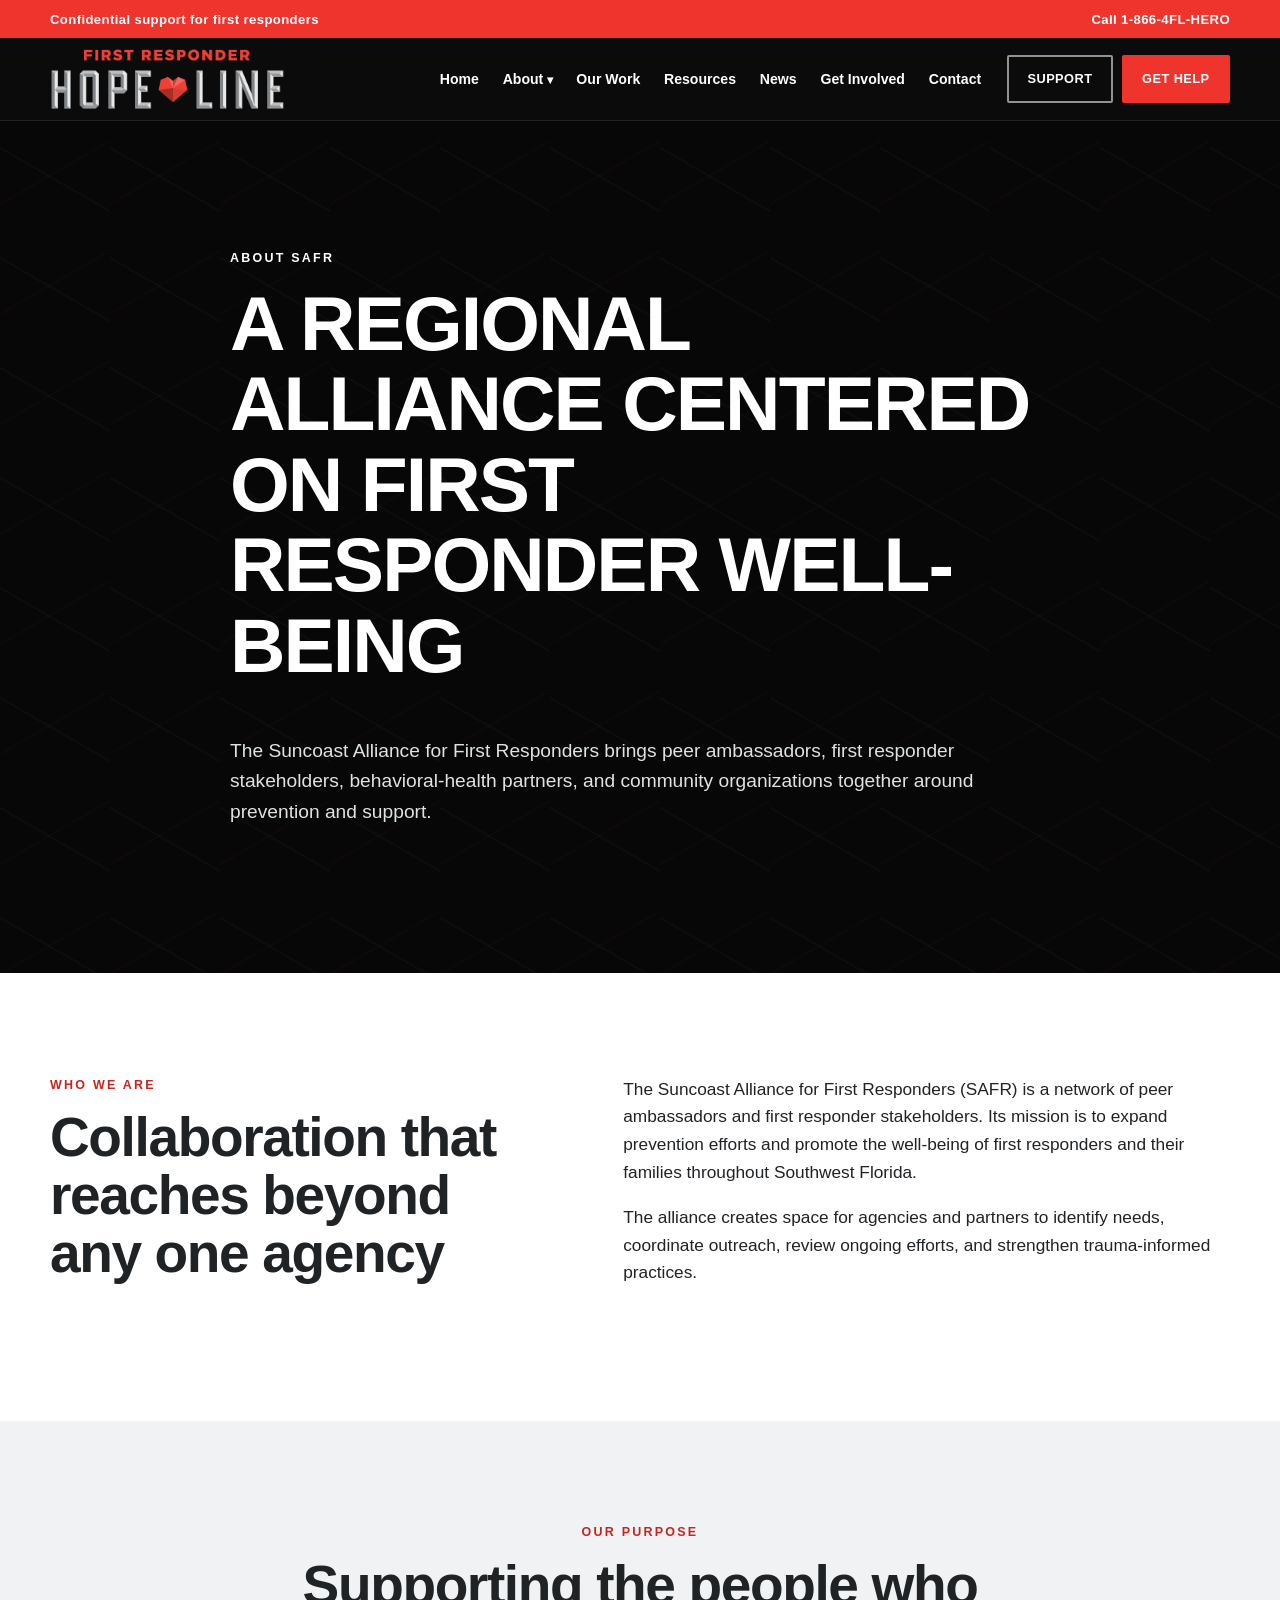
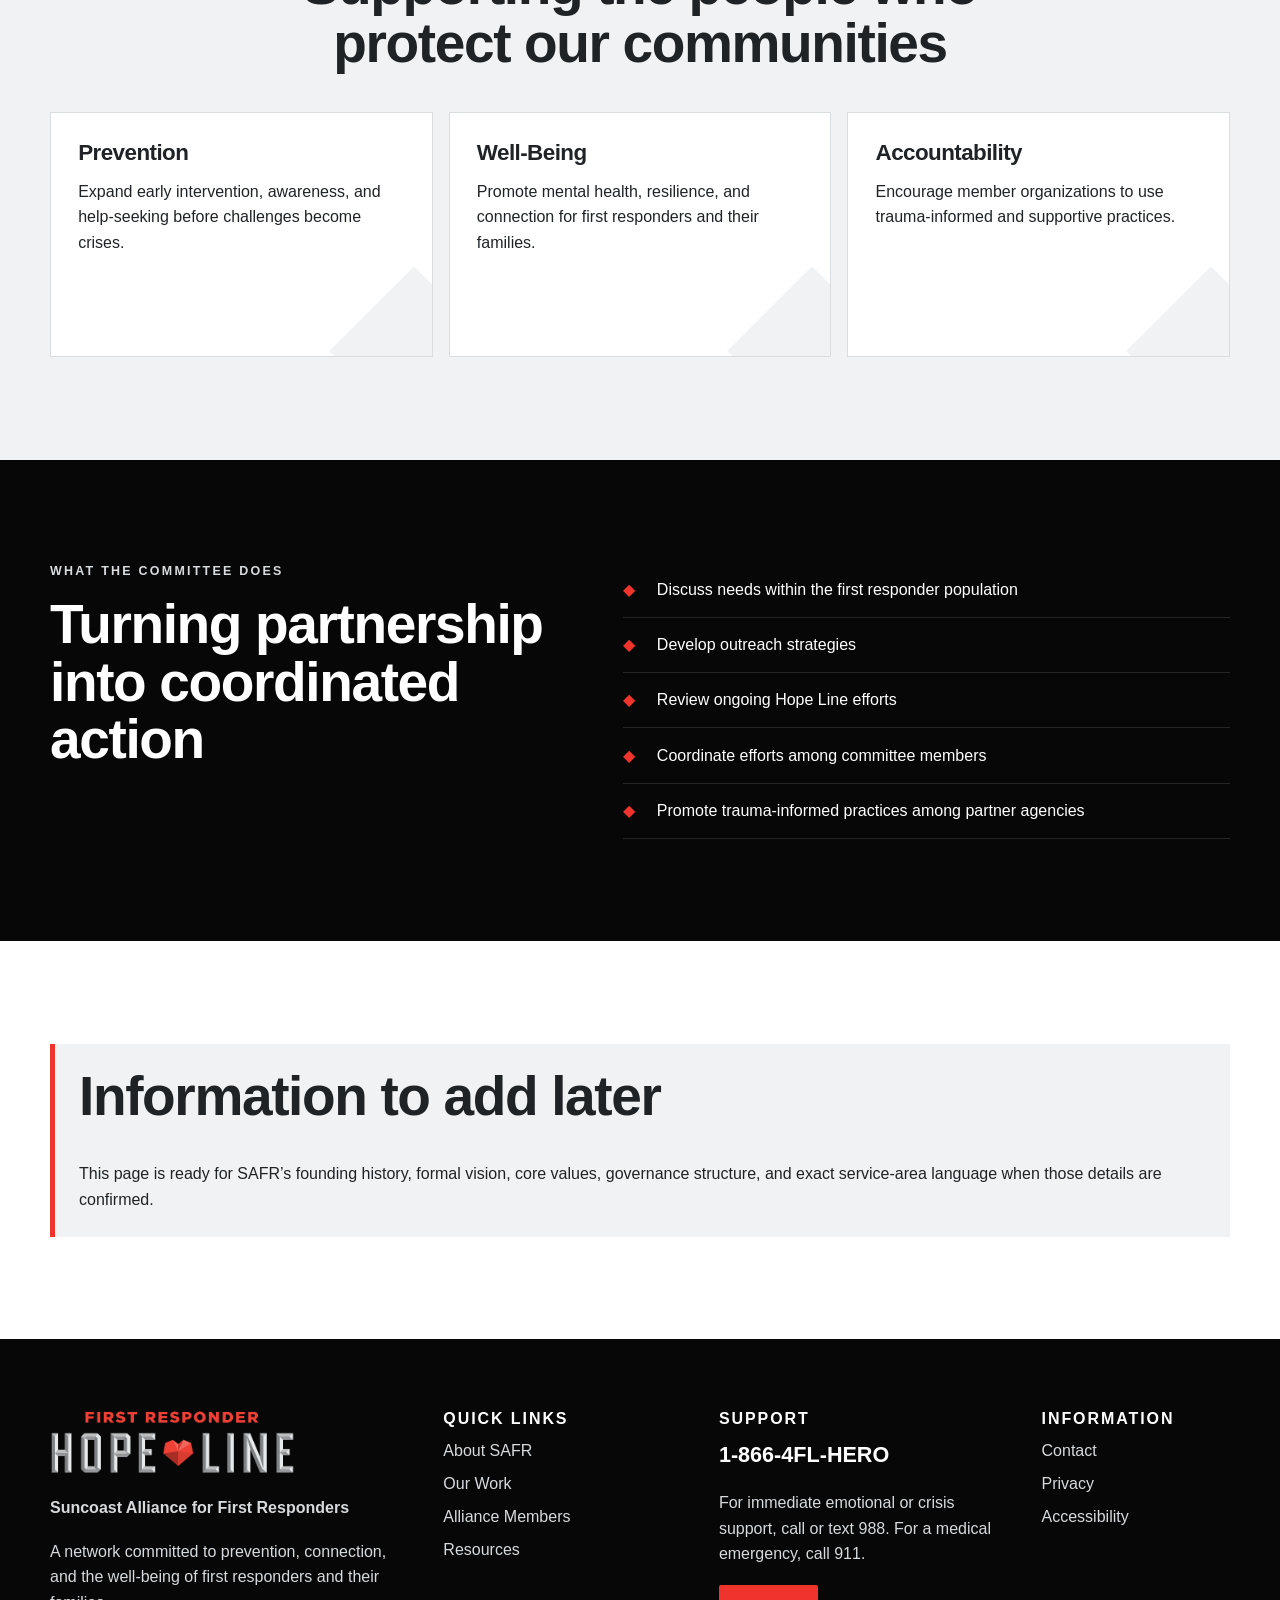
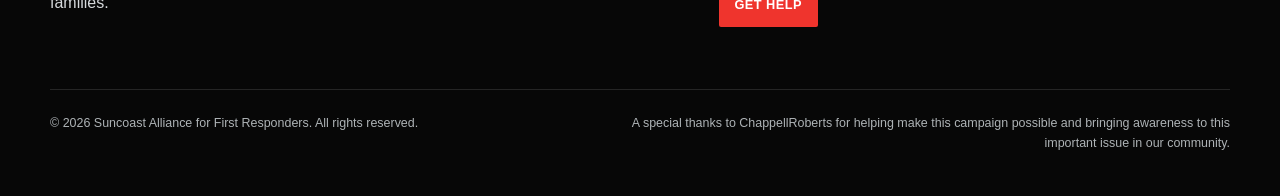
==== about.html @ 23ecdfd9 "Add files via upload" ====
<!doctype html>
<html lang="en">
<head>
  <meta charset="utf-8">
  <meta name="viewport" content="width=device-width, initial-scale=1">
  <title>About Us | Suncoast Alliance for First Responders</title>
  <meta name="description" content="Learn about the mission and collaborative work of the Suncoast Alliance for First Responders.">
  <link rel="icon" href="assets/favicon.svg" type="image/svg+xml">
  <link rel="stylesheet" href="styles.css">
  <script src="script.js" defer></script>
</head>
<body class="">

<a class="skip-link" href="#main-content">Skip to main content</a>
<div class="hope-bar">
  <div class="container hope-bar-inner">
    <span>Confidential support for first responders</span>
    <a class="hope-phone" href="tel:18664354376">Call 1-866-4FL-HERO</a>
  </div>
</div>
<header class="site-header">
  <div class="container header-inner">
    <a class="brand" href="index.html" aria-label="Suncoast Alliance for First Responders home">
      <img src="assets/first-responder-hope-line-logo.png" alt="First Responder Hope Line">
      <span class="brand-copy">
        <strong>Suncoast Alliance for First Responders</strong>
        <small>SAFR</small>
      </span>
    </a>
    <button class="menu-toggle" type="button" aria-expanded="false" aria-controls="site-navigation">
      <span></span><span></span><span></span>
      <span class="sr-only">Open navigation</span>
    </button>
    <nav id="site-navigation" class="site-nav" aria-label="Primary navigation">
      <ul class="nav-list">
        <li><a href="index.html">Home</a></li>
        <li class="has-submenu">
          <button class="submenu-toggle" type="button" aria-expanded="false">About</button>
          <ul class="submenu">
            <li><a href="about.html">About Us</a></li>
            <li><a href="people.html">People &amp; Alliance</a></li>
          </ul>
        </li>
        <li><a href="our-work.html">Our Work</a></li>
        <li><a href="resources.html">Resources</a></li>
        <li><a href="news.html">News</a></li>
        <li><a href="get-involved.html">Get Involved</a></li>
        <li><a href="contact.html">Contact</a></li>
      </ul>
      <div class="nav-actions">
        <a class="button button-outline" href="support.html">Support</a>
        <a class="button button-red" href="get-help.html">Get Help</a>
      </div>
    </nav>
  </div>
</header>

<main id="main-content">

<section class="page-hero">
  <div class="container narrow">
    <p class="eyebrow">About SAFR</p>
    <h1>A regional alliance centered on first responder well-being</h1>
    <p>The Suncoast Alliance for First Responders brings peer ambassadors, first responder stakeholders, behavioral-health partners, and community organizations together around prevention and support.</p>
  </div>
</section>

<section class="section">
  <div class="container split">
    <div>
      <p class="eyebrow red">Who We Are</p>
      <h2>Collaboration that reaches beyond any one agency</h2>
    </div>
    <div class="prose">
      <p>The Suncoast Alliance for First Responders (SAFR) is a network of peer ambassadors and first responder stakeholders. Its mission is to expand prevention efforts and promote the well-being of first responders and their families throughout Southwest Florida.</p>
      <p>The alliance creates space for agencies and partners to identify needs, coordinate outreach, review ongoing efforts, and strengthen trauma-informed practices.</p>
    </div>
  </div>
</section>

<section class="section silver-section">
  <div class="container">
    <div class="section-heading center">
      <p class="eyebrow red">Our Purpose</p>
      <h2>Supporting the people who protect our communities</h2>
    </div>
    <div class="feature-grid three">
      <article class="feature-card"><h3>Prevention</h3><p>Expand early intervention, awareness, and help-seeking before challenges become crises.</p></article>
      <article class="feature-card"><h3>Well-Being</h3><p>Promote mental health, resilience, and connection for first responders and their families.</p></article>
      <article class="feature-card"><h3>Accountability</h3><p>Encourage member organizations to use trauma-informed and supportive practices.</p></article>
    </div>
  </div>
</section>

<section class="section dark-section">
  <div class="container split">
    <div>
      <p class="eyebrow">What the Committee Does</p>
      <h2>Turning partnership into coordinated action</h2>
    </div>
    <div>
      <ul class="check-list">
        <li>Discuss needs within the first responder population</li>
        <li>Develop outreach strategies</li>
        <li>Review ongoing Hope Line efforts</li>
        <li>Coordinate efforts among committee members</li>
        <li>Promote trauma-informed practices among partner agencies</li>
      </ul>
    </div>
  </div>
</section>

<section class="section">
  <div class="container notice-card">
    <h2>Information to add later</h2>
    <p>This page is ready for SAFR’s founding history, formal vision, core values, governance structure, and exact service-area language when those details are confirmed.</p>
  </div>
</section>

</main>

<footer class="site-footer">
  <div class="container footer-grid">
    <div>
      <img class="footer-logo" src="assets/first-responder-hope-line-logo.png" alt="First Responder Hope Line">
      <p><strong>Suncoast Alliance for First Responders</strong></p>
      <p>A network committed to prevention, connection, and the well-being of first responders and their families.</p>
    </div>
    <div>
      <h2>Quick Links</h2>
      <ul class="footer-links">
        <li><a href="about.html">About SAFR</a></li>
        <li><a href="our-work.html">Our Work</a></li>
        <li><a href="people.html">Alliance Members</a></li>
        <li><a href="resources.html">Resources</a></li>
      </ul>
    </div>
    <div>
      <h2>Support</h2>
      <p class="footer-phone"><a href="tel:18664354376">1-866-4FL-HERO</a></p>
      <p>For immediate emotional or crisis support, call or text 988. For a medical emergency, call 911.</p>
      <a class="button button-red button-small" href="get-help.html">Get Help</a>
    </div>
    <div>
      <h2>Information</h2>
      <ul class="footer-links">
        <li><a href="contact.html">Contact</a></li>
        <li><a href="privacy.html">Privacy</a></li>
        <li><a href="accessibility.html">Accessibility</a></li>
      </ul>
    </div>
  </div>
  <div class="container footer-bottom">
    <p>&copy; <span data-current-year></span> Suncoast Alliance for First Responders. All rights reserved.</p>
    <p>A special thanks to ChappellRoberts for helping make this campaign possible and bringing awareness to this important issue in our community.</p>
  </div>
</footer>

</body>
</html>
---- styles.css ----
:root {
  --black: #070707;
  --charcoal: #17191b;
  --charcoal-2: #232629;
  --red: #ef342d;
  --red-dark: #c82420;
  --silver: #d8dcdf;
  --silver-light: #f0f2f3;
  --white: #ffffff;
  --text: #202326;
  --muted: #62686d;
  --border: #d9dddf;
  --max: 1180px;
  --radius: 4px;
  --shadow: 0 20px 50px rgba(0,0,0,.12);
}

* { box-sizing: border-box; }
html { scroll-behavior: smooth; }
body {
  margin: 0;
  color: var(--text);
  background: var(--white);
  font-family: Arial, Helvetica, sans-serif;
  line-height: 1.6;
}
img { max-width: 100%; display: block; }
a { color: inherit; }
button, input, select, textarea { font: inherit; }
button { cursor: pointer; }
h1, h2, h3 {
  margin: 0 0 .65em;
  line-height: 1.05;
  letter-spacing: -.025em;
  font-family: "Arial Narrow", "Roboto Condensed", Arial, sans-serif;
}
h1 { font-size: clamp(2.8rem, 7vw, 6.4rem); text-transform: uppercase; }
h2 { font-size: clamp(2rem, 4.3vw, 3.8rem); }
h3 { font-size: 1.4rem; }
p { margin: 0 0 1.1rem; }
ul { margin-top: 0; }
.container { width: min(calc(100% - 2rem), var(--max)); margin-inline: auto; }
.narrow { max-width: 820px; }
.center { text-align: center; margin-inline: auto; }
.center-row { justify-content: center; }
.section { padding: clamp(4rem, 8vw, 7.5rem) 0; }
.top-space { margin-top: 2.2rem; }
.sr-only {
  position: absolute; width: 1px; height: 1px; padding: 0; margin: -1px;
  overflow: hidden; clip: rect(0,0,0,0); white-space: nowrap; border: 0;
}
.skip-link {
  position: fixed; left: 1rem; top: -5rem; z-index: 999;
  background: var(--white); color: var(--black); padding: .75rem 1rem;
  border: 3px solid var(--red);
}
.skip-link:focus { top: 1rem; }

.eyebrow {
  margin-bottom: .85rem;
  font-size: .78rem;
  font-weight: 800;
  letter-spacing: .18em;
  text-transform: uppercase;
}
.eyebrow.red { color: var(--red-dark); }

.hope-bar { background: var(--red); color: var(--white); }
.hope-bar-inner {
  min-height: 38px; display: flex; align-items: center;
  justify-content: space-between; gap: 1rem;
  font-size: .82rem; font-weight: 700; letter-spacing: .03em;
}
.hope-phone { text-decoration: none; font-weight: 900; }
.hope-phone:hover, .hope-phone:focus { text-decoration: underline; }

.site-header {
  position: sticky; top: 0; z-index: 100;
  background: rgba(7,7,7,.98); color: var(--white);
  border-bottom: 1px solid rgba(255,255,255,.1);
}
.header-inner {
  min-height: 82px; display: flex; align-items: center;
  justify-content: space-between; gap: 1.25rem;
}
.brand { display: flex; align-items: center; gap: .9rem; text-decoration: none; min-width: 0; }
.brand img { width: 235px; }
.brand-copy { display: none; }
.brand-copy strong { display: block; font-size: .84rem; max-width: 220px; line-height: 1.2; }
.brand-copy small { color: var(--silver); letter-spacing: .18em; }
.site-nav { display: flex; align-items: center; gap: 1rem; }
.nav-list, .submenu, .footer-links { list-style: none; padding: 0; margin: 0; }
.nav-list { display: flex; align-items: center; gap: .25rem; }
.nav-list > li { position: relative; }
.nav-list a, .submenu-toggle {
  display: block; border: 0; background: transparent; color: var(--white);
  text-decoration: none; padding: .7rem .62rem; font-weight: 700; font-size: .88rem;
}
.nav-list a:hover, .nav-list a:focus,
.submenu-toggle:hover, .submenu-toggle:focus,
.nav-list a[aria-current="page"] { color: var(--red); }
.submenu-toggle::after { content: " ▾"; font-size: .72rem; }
.submenu {
  display: none; position: absolute; top: 100%; left: 0; min-width: 190px;
  padding: .45rem; background: var(--charcoal); box-shadow: var(--shadow);
}
.has-submenu:hover .submenu, .has-submenu:focus-within .submenu, .has-submenu.is-open .submenu { display: block; }
.submenu a { padding: .7rem .85rem; }
.nav-actions { display: flex; gap: .55rem; }
.menu-toggle { display: none; border: 0; background: transparent; padding: .5rem; }
.menu-toggle span:not(.sr-only) {
  display: block; width: 28px; height: 2px; background: var(--white); margin: 6px 0;
}

.button {
  display: inline-flex; justify-content: center; align-items: center; gap: .4rem;
  min-height: 44px; padding: .75rem 1.15rem; border: 2px solid transparent;
  border-radius: 2px; text-decoration: none; font-weight: 900;
  letter-spacing: .035em; text-transform: uppercase; font-size: .8rem;
  transition: transform .18s ease, background .18s ease, color .18s ease;
}
.button:hover, .button:focus { transform: translateY(-2px); }
.button-red { background: var(--red); color: var(--white); }
.button-red:hover, .button-red:focus { background: var(--red-dark); }
.button-dark { background: var(--black); color: var(--white); }
.button-dark:hover, .button-dark:focus { background: var(--charcoal-2); }
.button-light { background: var(--white); color: var(--black); }
.button-outline { border-color: rgba(255,255,255,.55); color: var(--white); }
.button-outline:hover, .button-outline:focus { background: var(--white); color: var(--black); }
.button-outline-dark { border-color: var(--black); color: var(--black); }
.button-large { padding: .95rem 1.35rem; min-height: 52px; }
.button-small { min-height: 38px; padding: .55rem .85rem; }
.button-block { width: 100%; }
.button-row { display: flex; flex-wrap: wrap; gap: .8rem; align-items: center; }
.text-link { color: var(--white); font-weight: 900; text-decoration: none; }
.text-link:hover, .text-link:focus { color: var(--red); }
.dark-link { color: var(--black); }

.hero {
  position: relative; overflow: hidden; color: var(--white);
  background:
    linear-gradient(115deg, rgba(7,7,7,.96), rgba(20,21,23,.9)),
    radial-gradient(circle at 82% 24%, rgba(239,52,45,.28), transparent 25%);
  min-height: min(760px, calc(100vh - 120px));
  display: grid; align-items: center;
}
.hero::before, .page-hero::before {
  content: ""; position: absolute; inset: 0; pointer-events: none; opacity: .22;
  background-image:
    linear-gradient(30deg, transparent 47%, rgba(255,255,255,.15) 48%, transparent 49%),
    linear-gradient(150deg, transparent 47%, rgba(239,52,45,.22) 48%, transparent 49%);
  background-size: 110px 110px;
}
.hero-grid { position: relative; display: grid; grid-template-columns: 1.2fr .8fr; gap: 4rem; align-items: center; }
.hero h1 { max-width: 850px; }
.hero-lead { max-width: 700px; font-size: clamp(1.08rem, 2vw, 1.35rem); color: #e6e8e9; }
.hero-logo-wrap {
  padding: 2rem; border: 1px solid rgba(255,255,255,.16);
  background: rgba(0,0,0,.24); box-shadow: var(--shadow);
}
.hero-logo-wrap p { margin-top: 1.5rem; margin-bottom: 0; text-align: center; font-weight: 800; }

.page-hero {
  position: relative; overflow: hidden; color: var(--white); background: var(--black);
  padding: clamp(5rem, 10vw, 9rem) 0;
}
.page-hero .container { position: relative; }
.page-hero h1 { font-size: clamp(2.7rem, 6vw, 5.5rem); }
.page-hero p:not(.eyebrow) { font-size: 1.2rem; color: #dfe2e4; }
.help-hero { background: linear-gradient(120deg, var(--black), #2a0e0d); }

.split { display: grid; grid-template-columns: .9fr 1.1fr; gap: clamp(2rem, 6vw, 6rem); align-items: start; }
.prose { font-size: 1.08rem; }
.prose h2 { margin-top: 2.2rem; }
.prose h2:first-child { margin-top: 0; }
.dark-section { background: var(--black); color: var(--white); }
.dark-section p { color: #d9dcde; }
.silver-section { background: var(--silver-light); }
.section-heading { max-width: 790px; margin-bottom: 2.5rem; }
.section-heading.center { margin-inline: auto; text-align: center; }

.callout-grid { display: grid; grid-template-columns: 1.15fr .85fr; gap: 4rem; align-items: center; }
.call-box { padding: 2rem; background: var(--white); color: var(--black); border-top: 6px solid var(--red); }
.call-label { display: block; text-transform: uppercase; letter-spacing: .16em; font-size: .75rem; font-weight: 900; color: var(--red-dark); }
.big-phone { display: block; margin: .3rem 0 .8rem; font-size: clamp(2rem, 5vw, 3.5rem); line-height: 1; font-weight: 900; text-decoration: none; }
.fine-print { font-size: .8rem; color: var(--muted) !important; margin: 1rem 0 0; }

.stats-grid { display: grid; grid-template-columns: repeat(4, 1fr); gap: 1rem; }
.stat-card { padding: 1.6rem; border: 1px solid var(--border); border-top: 5px solid var(--red); background: var(--white); }
.stat-card strong { display: block; font-size: clamp(2rem, 3vw, 3.2rem); line-height: 1; margin-bottom: 1rem; color: var(--black); }
.stat-card small { display: block; color: var(--muted); font-size: .73rem; }

.quote-panel { display: grid; grid-template-columns: auto 1fr; gap: 1.5rem; align-items: start; max-width: 980px; }
.quote-mark { font-size: 8rem; line-height: .7; color: var(--red); font-family: Georgia, serif; }
.quote-panel p { font-size: 1.15rem; }

.feature-grid { display: grid; grid-template-columns: repeat(4, 1fr); gap: 1rem; }
.feature-grid.three { grid-template-columns: repeat(3, 1fr); }
.feature-card {
  position: relative; overflow: hidden; min-height: 245px;
  padding: 1.7rem; border: 1px solid var(--border); background: var(--white);
}
.feature-card::after {
  content: ""; position: absolute; right: -42px; bottom: -55px; width: 120px; height: 120px;
  background: var(--silver-light); transform: rotate(45deg);
}
.card-number { display: inline-block; margin-bottom: 2.5rem; color: var(--red-dark); font-weight: 900; letter-spacing: .12em; }

.check-list { list-style: none; padding: 0; margin: 0; }
.check-list li { position: relative; padding: .9rem 0 .9rem 2.1rem; border-bottom: 1px solid rgba(255,255,255,.12); }
.check-list li::before { content: "◆"; position: absolute; left: 0; color: var(--red); }

.video-grid { display: grid; grid-template-columns: 1.2fr .8fr; gap: 4rem; align-items: center; }
.video-placeholder {
  min-height: 390px; display: grid; place-items: center; align-content: center; gap: .8rem;
  color: var(--white); background: linear-gradient(135deg, var(--black), var(--charcoal-2));
  border: 1px solid var(--charcoal-2);
}
.play-symbol {
  display: grid; place-items: center; width: 84px; height: 84px; border-radius: 50%;
  background: var(--red); padding-left: 5px; font-size: 1.7rem;
}

.members-disclosure { border-top: 1px solid #bfc4c7; border-bottom: 1px solid #bfc4c7; }
.members-disclosure summary {
  cursor: pointer; padding: 1.2rem 0; font-weight: 900; text-transform: uppercase; letter-spacing: .06em;
}
.members-grid {
  list-style: none; padding: 1rem 0 2rem; margin: 0;
  display: grid; grid-template-columns: repeat(3, 1fr); gap: .7rem 1.5rem;
}
.members-grid li { padding: .65rem .8rem; background: var(--white); border-left: 3px solid var(--red); }
.visible-members { padding-top: 0; }

.resource-banner { display: flex; justify-content: space-between; gap: 2rem; align-items: center; }
.newsletter-section { background: var(--charcoal); color: var(--white); }
.newsletter-grid { display: grid; grid-template-columns: .8fr 1.2fr; gap: 4rem; align-items: start; }
.inline-form { display: grid; grid-template-columns: repeat(2, 1fr); gap: 1rem; }
.inline-form .button, .inline-form small, .inline-form .form-status { grid-column: 1 / -1; }
label { display: grid; gap: .35rem; font-size: .82rem; font-weight: 800; }
input, select, textarea {
  width: 100%; border: 1px solid #aeb4b8; border-radius: 2px;
  padding: .8rem .85rem; background: var(--white); color: var(--text);
}
input:focus, select:focus, textarea:focus, button:focus, a:focus {
  outline: 3px solid rgba(239,52,45,.38); outline-offset: 2px;
}
.form-status { margin: .25rem 0 0; font-weight: 800; color: #ffd6d3; }
.newsletter-section small { color: #bfc4c7; }
.support-strip { background: var(--red); color: var(--white); padding: 3.5rem 0; }
.support-strip-inner { display: flex; justify-content: space-between; gap: 2rem; align-items: center; }
.support-strip h2 { margin-bottom: 0; }

.profile-placeholder-grid { display: grid; grid-template-columns: repeat(3, 1fr); gap: 1rem; }
.profile-placeholder { padding: 2rem; background: var(--silver-light); border-top: 5px solid var(--red); }
.profile-placeholder span, .resource-cards article > span, .empty-state > span, .help-options article > span {
  color: var(--red-dark); text-transform: uppercase; letter-spacing: .13em; font-size: .72rem; font-weight: 900;
}
.program-stack { display: grid; gap: 0; }
.program-row { display: grid; grid-template-columns: 140px 1fr; gap: 2rem; padding: 3rem 0; border-bottom: 1px solid var(--border); }
.program-number { font-size: 4.8rem; line-height: 1; font-weight: 900; color: var(--silver); }
.program-row > div:last-child { max-width: 780px; }

.notice-card { padding: 1.5rem; border-left: 5px solid var(--red); background: var(--silver-light); }
.notice-card.warning { background: #fff4f2; }
.notice-card p:last-child { margin-bottom: 0; }

.form-layout { display: grid; grid-template-columns: .85fr 1.15fr; gap: 4rem; align-items: start; }
.stacked-form { display: grid; gap: 1rem; padding: 2rem; background: var(--white); box-shadow: var(--shadow); }
.stacked-form fieldset { border: 1px solid var(--border); padding: 1rem; }
.stacked-form legend { font-weight: 900; padding: 0 .4rem; }
.radio-label { display: flex; align-items: center; gap: .55rem; margin: .45rem 0; }
.radio-label input { width: auto; }
.two-column-fields { display: grid; grid-template-columns: 1fr 1fr; gap: 1rem; }
.sensitive-form .form-status { color: var(--red-dark); }

.empty-state { padding: 5rem 2rem; text-align: center; background: var(--silver-light); border: 1px dashed #a9afb3; }
.resource-cards { display: grid; grid-template-columns: repeat(2, 1fr); gap: 1rem; }
.resource-cards article { padding: 2rem; border: 1px solid var(--border); background: var(--white); }
.resource-cards h2 { font-size: 1.75rem; margin-top: .7rem; }
.emergency-resource-grid { display: grid; grid-template-columns: 1fr 1fr; gap: 4rem; align-items: center; }
.emergency-list { padding: 2rem; background: rgba(255,255,255,.07); }
.help-options { display: grid; grid-template-columns: 1fr 1fr; gap: 1rem; }
.help-options article { padding: 2rem; border: 1px solid var(--border); }
.urgent-card { border-top: 6px solid var(--red) !important; }
.crisis-card { background: var(--black); color: var(--white); }
.contact-alert { display: flex; justify-content: space-between; gap: 2rem; align-items: center; border-left: 6px solid var(--red); padding: 2rem; background: #fff4f2; }

.site-footer { background: var(--black); color: #d7dadd; padding-top: 4.5rem; }
.footer-grid { display: grid; grid-template-columns: 1.5fr 1fr 1.2fr .8fr; gap: 2.5rem; }
.footer-logo { width: 245px; margin-bottom: 1.4rem; }
.site-footer h2 { font-size: 1rem; color: var(--white); text-transform: uppercase; letter-spacing: .12em; }
.footer-links li { margin: .45rem 0; }
.footer-links a { text-decoration: none; }
.footer-links a:hover, .footer-links a:focus { color: var(--red); }
.footer-phone a { color: var(--white); font-size: 1.35rem; font-weight: 900; text-decoration: none; }
.footer-bottom {
  display: flex; justify-content: space-between; gap: 2rem;
  margin-top: 3.5rem; padding: 1.5rem 0;
  border-top: 1px solid rgba(255,255,255,.12); font-size: .78rem; color: #aeb3b6;
}
.footer-bottom p:last-child { max-width: 620px; text-align: right; }

@media (max-width: 1100px) {
  .brand img { width: 185px; }
  .site-nav { gap: .4rem; }
  .nav-list a, .submenu-toggle { padding-inline: .42rem; font-size: .8rem; }
  .nav-actions .button { padding-inline: .75rem; }
  .stats-grid, .feature-grid { grid-template-columns: repeat(2, 1fr); }
  .footer-grid { grid-template-columns: repeat(2, 1fr); }
}

@media (max-width: 900px) {
  .brand-copy { display: block; }
  .brand img { width: 165px; }
  .menu-toggle { display: block; }
  .site-nav {
    display: none; position: absolute; top: 100%; left: 0; right: 0;
    padding: 1rem; background: var(--black); border-top: 1px solid rgba(255,255,255,.12);
  }
  .site-nav.is-open { display: block; }
  .nav-list { display: block; }
  .nav-list a, .submenu-toggle { width: 100%; text-align: left; padding: .85rem .6rem; font-size: .95rem; }
  .submenu { position: static; box-shadow: none; background: #141414; margin-left: .6rem; }
  .nav-actions { margin-top: 1rem; }
  .hero-grid, .split, .callout-grid, .video-grid, .newsletter-grid,
  .form-layout, .emergency-resource-grid { grid-template-columns: 1fr; }
  .hero { min-height: auto; padding: 5rem 0; }
  .hero-logo-wrap { max-width: 600px; }
  .members-grid { grid-template-columns: repeat(2, 1fr); }
  .resource-banner, .support-strip-inner, .contact-alert { align-items: flex-start; flex-direction: column; }
}

@media (max-width: 640px) {
  .hope-bar-inner { justify-content: center; }
  .hope-bar-inner > span { display: none; }
  .header-inner { min-height: 72px; }
  .brand img { width: 150px; }
  .brand-copy { display: none; }
  .section { padding: 4rem 0; }
  h1 { font-size: clamp(2.6rem, 14vw, 4.2rem); }
  .stats-grid, .feature-grid, .feature-grid.three, .profile-placeholder-grid,
  .resource-cards, .help-options, .members-grid, .inline-form,
  .two-column-fields, .footer-grid { grid-template-columns: 1fr; }
  .program-row { grid-template-columns: 1fr; gap: .8rem; }
  .program-number { font-size: 3rem; }
  .quote-panel { grid-template-columns: 1fr; }
  .quote-mark { font-size: 5rem; }
  .video-placeholder { min-height: 260px; }
  .footer-bottom { display: block; }
  .footer-bottom p:last-child { text-align: left; }
  .nav-actions { flex-direction: column; }
  .nav-actions .button { width: 100%; }
}
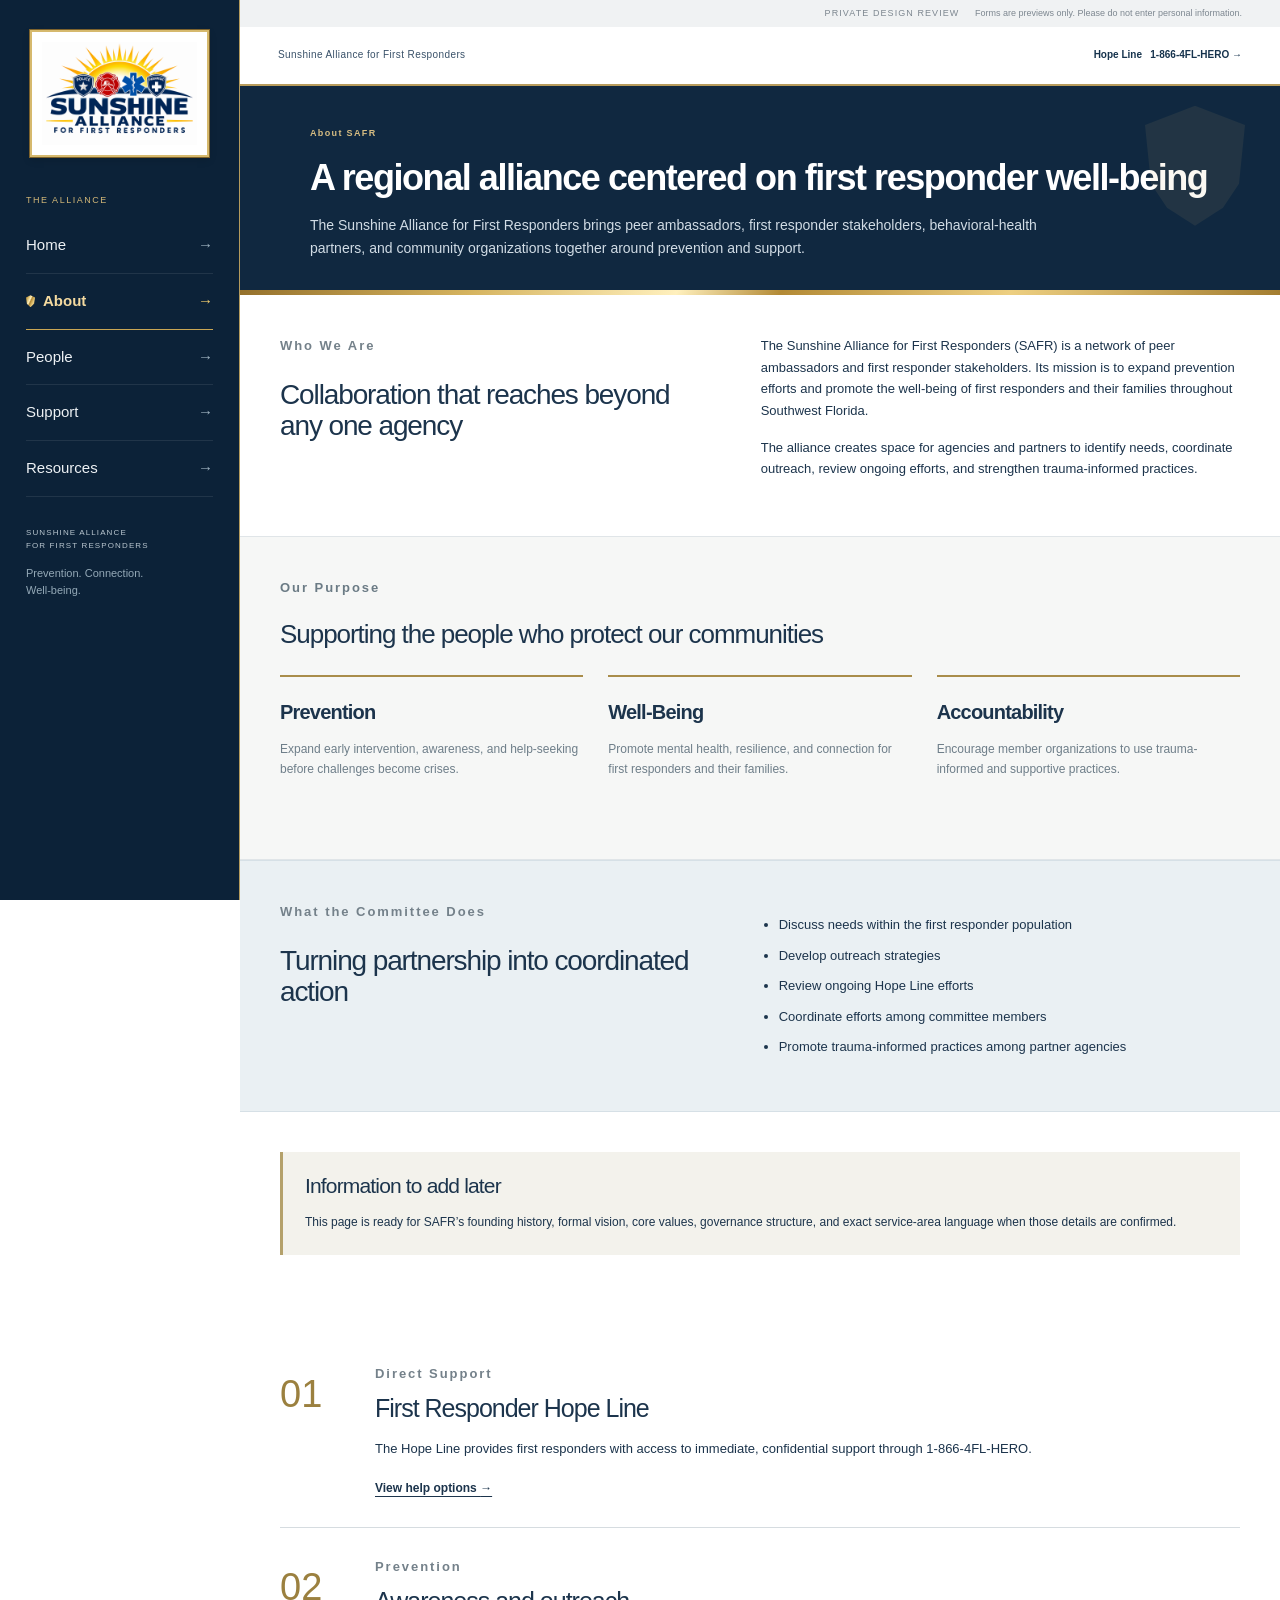
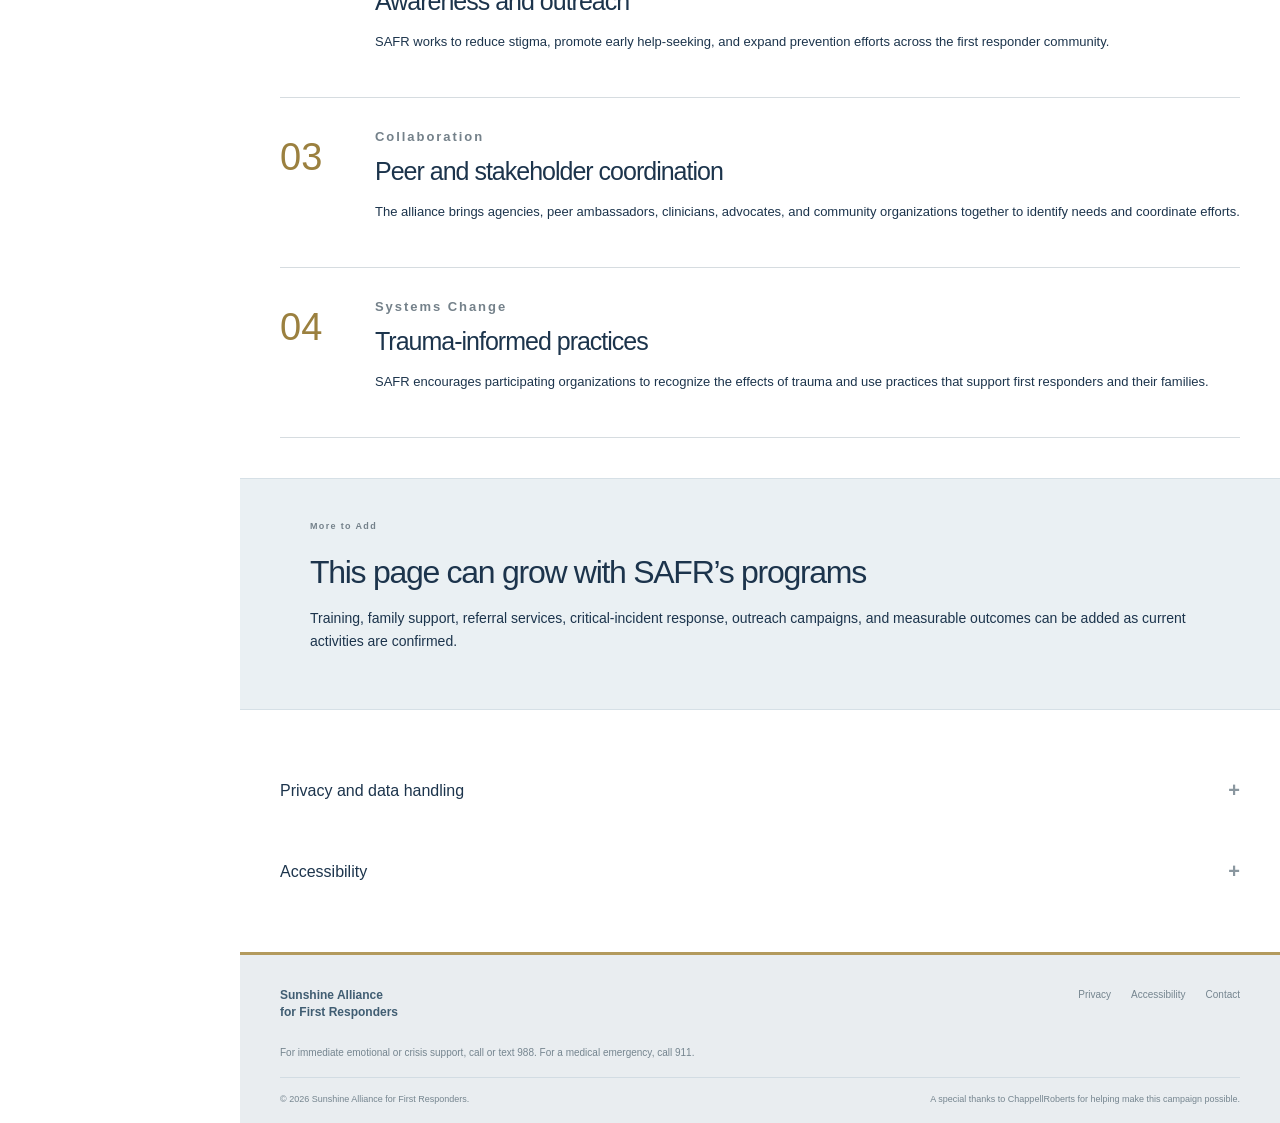
==== commit b31b81c4: "Add files via upload" ====
--- a/about.html
+++ b/about.html
@@ -3,57 +3,18 @@
 <head>
   <meta charset="utf-8">
   <meta name="viewport" content="width=device-width, initial-scale=1">
-  <title>About Us | Suncoast Alliance for First Responders</title>
-  <meta name="description" content="Learn about the mission and collaborative work of the Suncoast Alliance for First Responders.">
+  <title>About Us | Sunshine Alliance for First Responders</title>
+  <meta name="description" content="Learn about the mission and collaborative work of the Sunshine Alliance for First Responders.">
   <link rel="icon" href="assets/favicon.svg" type="image/svg+xml">
-  <link rel="stylesheet" href="styles.css">
-  <script src="script.js" defer></script>
+  
+  <link rel="stylesheet" href="alliance.css"><script src="script.js" defer></script>
 </head>
 <body class="">
 
 <a class="skip-link" href="#main-content">Skip to main content</a>
-<div class="hope-bar">
-  <div class="container hope-bar-inner">
-    <span>Confidential support for first responders</span>
-    <a class="hope-phone" href="tel:18664354376">Call 1-866-4FL-HERO</a>
-  </div>
-</div>
-<header class="site-header">
-  <div class="container header-inner">
-    <a class="brand" href="index.html" aria-label="Suncoast Alliance for First Responders home">
-      <img src="assets/first-responder-hope-line-logo.png" alt="First Responder Hope Line">
-      <span class="brand-copy">
-        <strong>Suncoast Alliance for First Responders</strong>
-        <small>SAFR</small>
-      </span>
-    </a>
-    <button class="menu-toggle" type="button" aria-expanded="false" aria-controls="site-navigation">
-      <span></span><span></span><span></span>
-      <span class="sr-only">Open navigation</span>
-    </button>
-    <nav id="site-navigation" class="site-nav" aria-label="Primary navigation">
-      <ul class="nav-list">
-        <li><a href="index.html">Home</a></li>
-        <li class="has-submenu">
-          <button class="submenu-toggle" type="button" aria-expanded="false">About</button>
-          <ul class="submenu">
-            <li><a href="about.html">About Us</a></li>
-            <li><a href="people.html">People &amp; Alliance</a></li>
-          </ul>
-        </li>
-        <li><a href="our-work.html">Our Work</a></li>
-        <li><a href="resources.html">Resources</a></li>
-        <li><a href="news.html">News</a></li>
-        <li><a href="get-involved.html">Get Involved</a></li>
-        <li><a href="contact.html">Contact</a></li>
-      </ul>
-      <div class="nav-actions">
-        <a class="button button-outline" href="support.html">Support</a>
-        <a class="button button-red" href="get-help.html">Get Help</a>
-      </div>
-    </nav>
-  </div>
-</header>
+<div class="review-strip">PRIVATE DESIGN REVIEW <span>Forms are previews only. Please do not enter personal information.</span></div>
+
+<header class="site-header"><a class="brand" href="index.html" aria-label="Sunshine Alliance for First Responders home"><img src="assets/sunshine-logo.png" alt="Sunshine Alliance for First Responders"></a><nav id="site-navigation" class="site-nav" aria-label="Primary navigation"><p class="nav-caption">THE ALLIANCE</p><a href="index.html">Home<span aria-hidden="true">→</span></a><a href="about.html">About<span aria-hidden="true">→</span></a><a href="people.html">People<span aria-hidden="true">→</span></a><a href="support.html">Support<span aria-hidden="true">→</span></a><a href="resources.html">Resources<span aria-hidden="true">→</span></a><div class="rail-foot">SUNSHINE ALLIANCE<br>FOR FIRST RESPONDERS<p>Prevention. Connection.<br>Well-being.</p></div></nav></header><div class="workspace-top"><span>Sunshine Alliance for First Responders</span><a href="tel:18664354376">Hope Line &nbsp; 1-866-4FL-HERO →</a></div>
 
 <main id="main-content">
 
@@ -61,7 +22,7 @@
   <div class="container narrow">
     <p class="eyebrow">About SAFR</p>
     <h1>A regional alliance centered on first responder well-being</h1>
-    <p>The Suncoast Alliance for First Responders brings peer ambassadors, first responder stakeholders, behavioral-health partners, and community organizations together around prevention and support.</p>
+    <p>The Sunshine Alliance for First Responders brings peer ambassadors, first responder stakeholders, behavioral-health partners, and community organizations together around prevention and support.</p>
   </div>
 </section>
 
@@ -72,7 +33,7 @@
       <h2>Collaboration that reaches beyond any one agency</h2>
     </div>
     <div class="prose">
-      <p>The Suncoast Alliance for First Responders (SAFR) is a network of peer ambassadors and first responder stakeholders. Its mission is to expand prevention efforts and promote the well-being of first responders and their families throughout Southwest Florida.</p>
+      <p>The Sunshine Alliance for First Responders (SAFR) is a network of peer ambassadors and first responder stakeholders. Its mission is to expand prevention efforts and promote the well-being of first responders and their families throughout Southwest Florida.</p>
       <p>The alliance creates space for agencies and partners to identify needs, coordinate outreach, review ongoing efforts, and strengthen trauma-informed practices.</p>
     </div>
   </div>
@@ -117,44 +78,91 @@
   </div>
 </section>
 
-</main>
+<div id="our-work">
 
-<footer class="site-footer">
-  <div class="container footer-grid">
-    <div>
-      <img class="footer-logo" src="assets/first-responder-hope-line-logo.png" alt="First Responder Hope Line">
-      <p><strong>Suncoast Alliance for First Responders</strong></p>
-      <p>A network committed to prevention, connection, and the well-being of first responders and their families.</p>
+
+
+<section class="section">
+  <div class="container program-stack">
+    <article class="program-row">
+      <div class="program-number">01</div>
+      <div>
+        <p class="eyebrow red">Direct Support</p>
+        <h2>First Responder Hope Line</h2>
+        <p>The Hope Line provides first responders with access to immediate, confidential support through 1-866-4FL-HERO.</p>
+        <a class="text-link dark-link" href="resources.html#get-help">View help options <span aria-hidden="true">→</span></a>
+      </div>
+    </article>
+    <article class="program-row">
+      <div class="program-number">02</div>
+      <div>
+        <p class="eyebrow red">Prevention</p>
+        <h2>Awareness and outreach</h2>
+        <p>SAFR works to reduce stigma, promote early help-seeking, and expand prevention efforts across the first responder community.</p>
+      </div>
+    </article>
+    <article class="program-row">
+      <div class="program-number">03</div>
+      <div>
+        <p class="eyebrow red">Collaboration</p>
+        <h2>Peer and stakeholder coordination</h2>
+        <p>The alliance brings agencies, peer ambassadors, clinicians, advocates, and community organizations together to identify needs and coordinate efforts.</p>
+      </div>
+    </article>
+    <article class="program-row">
+      <div class="program-number">04</div>
+      <div>
+        <p class="eyebrow red">Systems Change</p>
+        <h2>Trauma-informed practices</h2>
+        <p>SAFR encourages participating organizations to recognize the effects of trauma and use practices that support first responders and their families.</p>
+      </div>
+    </article>
+  </div>
+</section>
+
+<section class="section dark-section">
+  <div class="container center narrow">
+    <p class="eyebrow">More to Add</p>
+    <h2>This page can grow with SAFR’s programs</h2>
+    <p>Training, family support, referral services, critical-incident response, outreach campaigns, and measurable outcomes can be added as current activities are confirmed.</p>
+  </div>
+</section>
+
+</div><section class="section"><div class="container"><details id="privacy"><summary><strong>Privacy and data handling</strong><b>+</b></summary>
+
+
+<section class="section">
+  <div class="container prose narrow">
+    <div class="notice-card warning">
+      <strong>Pre-launch review required.</strong>
+      <p>This draft is not legal advice and should not be treated as SAFR’s final privacy policy.</p>
     </div>
-    <div>
-      <h2>Quick Links</h2>
-      <ul class="footer-links">
-        <li><a href="about.html">About SAFR</a></li>
-        <li><a href="our-work.html">Our Work</a></li>
-        <li><a href="people.html">Alliance Members</a></li>
-        <li><a href="resources.html">Resources</a></li>
-      </ul>
-    </div>
-    <div>
-      <h2>Support</h2>
-      <p class="footer-phone"><a href="tel:18664354376">1-866-4FL-HERO</a></p>
-      <p>For immediate emotional or crisis support, call or text 988. For a medical emergency, call 911.</p>
-      <a class="button button-red button-small" href="get-help.html">Get Help</a>
-    </div>
-    <div>
-      <h2>Information</h2>
-      <ul class="footer-links">
-        <li><a href="contact.html">Contact</a></li>
-        <li><a href="privacy.html">Privacy</a></li>
-        <li><a href="accessibility.html">Accessibility</a></li>
-      </ul>
-    </div>
+    <h2>Information collected</h2>
+    <p>The finished policy should explain what information is collected through contact, newsletter, and nonurgent-help forms; why it is collected; who receives it; how it is stored; and how long it is retained.</p>
+    <h2>Third-party services</h2>
+    <p>The finished policy should identify Constant Contact, any form provider, analytics tools, donation processors, hosting providers, and other third-party services used by the website.</p>
+    <h2>Sensitive information</h2>
+    <p>Health, crisis, and personal information require clear handling procedures. The nonurgent-help form should not be activated until SAFR confirms the privacy, security, and response process.</p>
   </div>
-  <div class="container footer-bottom">
-    <p>&copy; <span data-current-year></span> Suncoast Alliance for First Responders. All rights reserved.</p>
-    <p>A special thanks to ChappellRoberts for helping make this campaign possible and bringing awareness to this important issue in our community.</p>
+</section>
+
+</details><details id="accessibility"><summary><strong>Accessibility</strong><b>+</b></summary>
+
+
+<section class="section">
+  <div class="container prose narrow">
+    <h2>Our approach</h2>
+    <p>This website draft uses semantic headings, keyboard-accessible navigation, visible focus states, responsive layouts, descriptive alternative text, and strong color contrast.</p>
+    <h2>Feedback</h2>
+    <p>Once SAFR confirms its public contact information, visitors will be able to report an accessibility barrier through the contact section on the Support page.</p>
+    <h2>Ongoing improvement</h2>
+    <p>Content, forms, documents, and videos should be reviewed for accessibility before publication. Videos should include captions and transcripts, and downloadable documents should be created in accessible formats.</p>
   </div>
-</footer>
+</section>
+
+</details></div></section></main>
+
+<footer class="site-footer"><div class="footer-top"><strong>Sunshine Alliance<br>for First Responders</strong><div><a href="about.html#privacy">Privacy</a><a href="about.html#accessibility">Accessibility</a><a href="support.html#contact">Contact</a></div></div><p>For immediate emotional or crisis support, call or text 988. For a medical emergency, call 911.</p><div class="footer-bottom"><p>© <span data-current-year></span> Sunshine Alliance for First Responders.</p><p>A special thanks to ChappellRoberts for helping make this campaign possible.</p></div></footer>
 
 </body>
 </html>
--- a/alliance.css
+++ b/alliance.css
@@ -0,0 +1,34 @@
+:root{--navy:#133450;--ink:#243b4c;--muted:#63747f;--gold:#b7994c;--line:#d5dcdf;--paper:#f4f4f0;--rail:240px}
+*{box-sizing:border-box}html{scroll-behavior:auto}body{margin:0;padding-left:var(--rail);font-family:Arial,Helvetica,sans-serif;font-size:14px;line-height:1.65;color:var(--ink);background:#fff}a{color:inherit}img{display:block;max-width:100%}button,input,textarea,select{font:inherit}button{cursor:pointer}h1,h2,h3,p{margin:0 0 16px}h1,h2,h3{line-height:1.12;letter-spacing:-.04em}h1{font-size:48px;font-weight:700}h2{font-size:32px;font-weight:500}h3{font-size:19px;font-weight:600}a:focus-visible,button:focus-visible,summary:focus-visible{outline:3px solid #c5a755;outline-offset:4px}.sr-only{position:absolute;width:1px;height:1px;overflow:hidden;clip:rect(0,0,0,0)}.skip-link{position:fixed;left:255px;top:-100px;z-index:1000;background:white;padding:10px}.skip-link:focus{top:10px}
+.review-strip{padding:6px 38px;font-size:9px;letter-spacing:.12em;color:#7d8790;background:#f0f2f3;text-align:right}.review-strip span{letter-spacing:0;margin-left:12px}.site-header{position:fixed;inset:0 auto 0 0;width:var(--rail);z-index:100;background:var(--navy);color:#edf1f4;overflow-y:auto}.brand{display:block;margin:30px 30px 36px;padding:10px;background:#fff;text-decoration:none}.brand img{width:100%;height:auto}.site-nav{padding:0 26px}.nav-caption{font-size:9px;letter-spacing:.17em;color:#a7b7c1;margin:0 0 10px}.site-nav>a{display:flex;justify-content:space-between;text-decoration:none;padding:10px 0;border-bottom:1px solid #ffffff16;font-size:12px}.site-nav>a span{color:#9eb1bf}.site-nav>a[aria-current]{color:#f3cd6e;font-weight:700}.site-nav>a[aria-current] span{color:#f3cd6e}.site-nav>a:hover{color:#f3cd6e}.site-nav .rail-help{background:#e4c273;color:#133450;margin-top:24px;padding:10px 12px;font-weight:700}.site-nav .rail-help span{color:#133450}.rail-foot{margin-top:35px;font-size:8px;letter-spacing:.14em;color:#b9c6cf;line-height:1.6}.rail-foot p{letter-spacing:0;font-size:11px;margin-top:12px;color:#94a9b7}.menu-toggle{display:none}.workspace-top{height:59px;display:flex;justify-content:space-between;align-items:center;padding:0 38px;border-bottom:1px solid var(--line);font-size:10px;color:#6c7b84}.workspace-top a{font-weight:700;text-decoration:none;color:#294c64}.workspace-top>span{letter-spacing:.04em}
+main{min-height:60vh}.home-opening{display:grid;grid-template-columns:1.6fr 1fr;gap:45px;padding:60px 40px 46px;align-items:end}.eyebrow{font-size:9px;letter-spacing:.15em;font-weight:700;color:#74818a;display:block;margin-bottom:22px}.opening-heading h1{font-size:clamp(34px,3.5vw,56px);font-weight:600;letter-spacing:-.055em;line-height:1.06;margin:0}.opening-heading h1 span{color:#7f8c92}.opening-summary{font-size:13px;color:#5d6e79;max-width:330px;padding-bottom:3px}.underlined-link{display:inline-block;text-decoration:none;border-bottom:1px solid #9bafbd;padding-bottom:6px;font-size:11px;font-weight:700;color:#163e5b}.support-ribbon{margin:0 40px;display:grid;grid-template-columns:1.1fr 1fr .8fr;background:#f2f0e9;border:1px solid #e0dacb;align-items:center;padding:20px 24px;gap:24px;font-size:11px}.support-ribbon>div{display:flex;gap:10px;align-items:center;line-height:1.4}.status-dot{width:8px;height:8px;background:#ae9042;border-radius:50%;flex-shrink:0}.support-ribbon a{text-decoration:none;line-height:1.5}.support-ribbon a b{display:block;color:#173d58;font-size:14px}.support-ribbon>a:last-child{text-align:right;font-weight:700}
+.home-work{display:grid;grid-template-columns:.85fr 1.15fr;gap:55px;padding:55px 40px}.section-index>span{display:block;color:#87949b;letter-spacing:.13em;font-size:9px;font-weight:700;margin-bottom:25px}.section-index h2{font-size:30px;line-height:1.17;letter-spacing:-.035em}.section-index p{color:#687983;font-size:13px;max-width:330px}.work-directory{border-top:1px solid #8c9eaa}.work-directory a{display:block;text-decoration:none;position:relative;padding:18px 30px 18px 0;border-bottom:1px solid var(--line)}.work-directory span{font-size:8px;letter-spacing:.14em;color:#9a833f}.work-directory h3{font-size:17px;margin:5px 0 6px;letter-spacing:-.02em}.work-directory p{font-size:11px;color:#6a7c87;margin:0}.work-directory b{position:absolute;right:0;top:30px;color:#79909f;font-size:16px}.work-directory a:hover h3{text-decoration:underline}
+.people-feature{background:#f1f4f5;padding:45px 40px;display:grid;grid-template-columns:.85fr 1.15fr;gap:55px;border-block:1px solid var(--line)}.president-feature{display:grid;grid-template-columns:155px 1fr;text-decoration:none;align-items:center;gap:30px}.president-feature img{width:155px;height:192px;object-fit:cover;object-position:center 22%;filter:grayscale(20%)}.president-feature span{font-size:8px;letter-spacing:.15em;color:#7a8a94}.president-feature h3{font-size:29px;margin:10px 0}.president-feature p{font-size:12px}.president-feature b{font-size:11px;border-bottom:1px solid #a7bac7;padding-bottom:5px}
+.button{display:inline-block;border:1px solid #b3c1ca;text-decoration:none;font-size:11px;font-weight:700;padding:11px 17px;line-height:1.3;background:white;color:var(--navy)}.button:hover{background:#eaf0f4}.button-dark,.button-red{background:var(--navy);color:white;border-color:var(--navy)}.button-dark:hover,.button-red:hover{background:#295475}.button-row{display:flex;flex-wrap:wrap;gap:10px}.button-large{font-size:13px}.button-block{display:block;text-align:center}.resource-section{padding:48px 40px}.resource-section .section-index{display:flex;justify-content:space-between;align-items:baseline;gap:20px}.resource-paths{display:grid;grid-template-columns:repeat(3,1fr);border-block:1px solid var(--line)}.resource-paths a{display:block;padding:25px 24px 22px;text-decoration:none;position:relative;border-right:1px solid var(--line)}.resource-paths a:first-child{padding-left:0}.resource-paths a:last-child{border-right:0}.resource-paths span{font-size:8px;color:#8a979f;letter-spacing:.1em}.resource-paths h3{font-size:21px;margin:15px 0 10px}.resource-paths p{font-size:12px;color:#6d7b85;margin-bottom:22px}.resource-paths b{font-size:20px;color:#8c7b48}
+.evidence-section{margin:0 40px;border-block:1px solid var(--line)}summary{list-style:none;cursor:pointer;display:flex;align-items:center;gap:25px;padding:24px 0}summary::-webkit-details-marker{display:none}summary>span{font-size:8px;letter-spacing:.1em;color:#8a979f}summary>strong{font-size:16px;font-weight:500}summary>b{margin-left:auto;font-size:20px;color:#8a979f}details>p{font-size:12px;color:#6d7b85}.compact-stats-grid{display:grid;grid-template-columns:repeat(4,1fr);gap:20px;padding-bottom:25px}.compact-stat strong{font-size:25px;font-weight:500;display:block;margin-bottom:8px}.compact-stat p{font-size:11px;line-height:1.6}.compact-stat small{font-size:9px;color:#83919b}
+.news-connect{display:grid;grid-template-columns:1fr 1fr;gap:70px;padding:48px 40px}.news-connect h2{font-size:26px}.news-connect h3{font-size:16px}.news-connect p{font-size:12px;color:#6b7c87}.news-connect .eyebrow{margin-bottom:15px}
+.site-footer{padding:32px 40px 16px;background:#eef1f3;border-top:1px solid #d2dce3;color:#75858f;font-size:10px}.footer-top{display:flex;justify-content:space-between;align-items:start;margin-bottom:24px}.footer-top strong{font-size:12px;color:#405d72;font-weight:600;line-height:1.4}.footer-top a{margin-left:20px;font-size:10px;text-decoration:none}.footer-bottom{display:flex;justify-content:space-between;gap:35px;border-top:1px solid #d2dce3;padding-top:14px;font-size:9px}.footer-bottom p{margin:0}.footer-bottom p:last-child{text-align:right}
+.container{width:calc(100% - 80px);margin:0 auto}.narrow{max-width:900px}.page-hero{padding:40px 0 35px;border-bottom:1px solid var(--line);background:#f4f5f3}.page-hero h1{font-size:36px;max-width:900px;line-height:1.15}.page-hero p:not(.eyebrow){font-size:14px;max-width:750px;color:#687a85;margin-bottom:0}.page-hero .eyebrow{margin-bottom:16px}.section{padding:40px 0}.section-heading{margin-bottom:26px}.section-heading h2{font-size:26px}.section-heading p{color:#6b7b85;font-size:13px}.split,.form-layout,.emergency-resource-grid{display:grid;grid-template-columns:1fr 1.1fr;gap:45px}.split h2{font-size:28px}.prose p,.split p{font-size:13px}.silver-section{background:#f6f7f6;border-block:1px solid #e0e5e8}.dark-section{background:#eaf0f3;border-block:1px solid #d6e0e6}.feature-grid{display:grid;grid-template-columns:repeat(3,1fr);gap:25px}.feature-card{border-top:2px solid #b4a16b;padding:24px 0}.feature-card p{font-size:12px;color:#6e7e89}.feature-card h3{font-size:20px}.check-list{padding-left:18px;font-size:13px}.check-list li{margin-bottom:9px}.notice-card{padding:22px;background:#f3f2ec;border-left:3px solid #b4a16b}.notice-card h2{font-size:21px}.notice-card p{font-size:12px;margin-bottom:0}.text-link{font-size:12px;font-weight:700;text-underline-offset:4px}
+.people-grid{display:grid;grid-template-columns:1fr 1fr;gap:0 30px}.person-card{padding:25px 0;border-bottom:1px solid var(--line)}.person-card h3{font-size:21px;margin:8px 0}.person-card a{font-size:12px;color:#5a788d;overflow-wrap:anywhere}.person-role{font-size:8px;letter-spacing:.14em;color:#8c793f;margin:0;font-weight:700}.president-card{grid-column:1/-1;display:grid;grid-template-columns:140px 1fr;gap:0 28px;align-content:center}.person-photo{grid-row:1/4;width:140px;height:170px;object-fit:cover;object-position:center 22%}.president-card .person-role{align-self:end}.president-card a{align-self:start}.board-heading{margin-top:45px}.members-grid{display:grid;grid-template-columns:1fr 1fr;gap:0 30px;list-style:none;padding:0}.members-grid li{font-size:11px;border-bottom:1px solid #dce3e7;padding:12px 0}.program-row{display:grid;grid-template-columns:70px 1fr;gap:25px;padding:28px 0;border-bottom:1px solid var(--line)}.program-number{font-size:38px;color:#b9c5cc;font-weight:500}.program-row h2{font-size:25px}.program-row p{font-size:13px}.program-row .eyebrow{margin-bottom:10px}
+.resource-cards,.help-options{display:grid;grid-template-columns:1fr 1fr;gap:25px}.resource-cards article,.help-options article{border:1px solid var(--line);padding:25px}.resource-cards h2,.help-options h2{font-size:22px}.resource-cards article>span,.help-options article>span{font-size:8px;letter-spacing:.12em;color:#9c8846;display:block;margin-bottom:16px}.resource-cards p,.help-options p{font-size:12px}.crisis-card{background:#eef3f5}.contact-alert{padding:25px;background:#f3f2ec;border-left:3px solid #b4a16b;display:flex;justify-content:space-between;gap:20px}.contact-alert h2{font-size:23px}.contact-alert p{font-size:12px}
+label{display:block;font-size:11px;font-weight:700;margin-bottom:12px}input,select,textarea{display:block;width:100%;padding:10px;border:1px solid #c5d0d7;background:#fff;color:#455e70}.stacked-form{padding:25px;border:1px solid var(--line)}.two-column-fields{display:grid;grid-template-columns:1fr 1fr;gap:15px}.radio-label{display:flex;align-items:center;gap:8px}.radio-label input{width:auto}fieldset{border:1px solid #d7e0e5;margin:0 0 15px;padding:15px}.preview-fields{border:0;padding:0;margin:0;display:contents}.preview-form-notice{font-size:11px!important;background:#f4f1e8;color:#7a7055!important;border:1px solid #e3dccb;padding:12px}.demo-form input,.demo-form select,.demo-form textarea,.demo-form button{opacity:.6}.form-status{font-size:11px}.empty-state{padding:40px;border:1px solid var(--line);background:#f4f6f7}.empty-state h2{font-size:25px}.empty-state>span{font-size:9px;letter-spacing:.12em}.empty-state p{font-size:13px}.top-space{margin-top:25px}.reveal{opacity:1}.section-video-bg,.section-video-overlay{display:none!important}
+@media(min-width:1450px){body{--rail:270px}.home-opening,.home-work,.people-feature{padding-inline:60px}.container{width:calc(100% - 120px)}}
+@media(max-width:1100px){:root{--rail:210px}.brand{margin:25px}.site-nav{padding:0 22px}.home-opening{grid-template-columns:1fr;gap:20px;padding-top:38px}.opening-summary{max-width:600px}.home-work,.people-feature{gap:30px}.support-ribbon{grid-template-columns:1fr 1fr;gap:16px}.support-ribbon>a:last-child{grid-column:1/-1;text-align:left;border-top:1px solid #ded6c2;padding-top:12px}.home-work h2,.people-feature h2{font-size:26px}.president-feature{grid-template-columns:110px 1fr;gap:18px}.president-feature img{width:110px;height:155px}.president-feature h3{font-size:24px}}
+@media(max-width:800px){:root{--rail:0px}body{padding-left:0}.site-header{position:relative;width:100%;inset:auto;background:var(--navy);overflow:visible;display:flex;align-items:center;justify-content:space-between;padding:12px 20px}.brand{width:105px;margin:0;padding:5px;background:#fff}.menu-toggle{display:block;background:none;border:0;padding:8px}.menu-toggle>span{display:block;width:24px;height:2px;background:#fff;margin:6px 0}.site-nav{display:none;position:absolute;top:100%;left:0;right:0;z-index:100;background:var(--navy);padding:20px 25px}.site-nav.is-open{display:block}.rail-foot{display:none}.site-nav>a{font-size:13px;padding:11px 0}.workspace-top{height:42px;padding:0 20px}.workspace-top>span{display:none}.workspace-top a{margin-left:auto}.review-strip{padding:5px 15px;text-align:center}.review-strip span{display:none}.home-opening{padding:32px 25px;gap:20px}.opening-heading h1{font-size:39px}.opening-summary{font-size:13px}.eyebrow{font-size:8px;margin-bottom:19px}.support-ribbon{margin:0 25px;padding:18px;gap:15px}.support-ribbon a b{font-size:12px}.home-work{padding:36px 25px;grid-template-columns:1fr;gap:25px}.section-index>span{margin-bottom:16px}.section-index h2{font-size:28px}.section-index p{max-width:100%}.people-feature{padding:32px 25px;grid-template-columns:1fr;gap:28px}.president-feature{grid-template-columns:120px 1fr}.president-feature img{width:120px;height:155px}.resource-section{padding:32px 25px}.resource-section .section-index{display:block}.resource-paths{grid-template-columns:1fr}.resource-paths a,.resource-paths a:first-child{padding:23px 0;border-right:0;border-bottom:1px solid var(--line)}.resource-paths a:last-child{border-bottom:0}.resource-paths h3{margin:9px 0;font-size:22px}.resource-paths p{margin-bottom:8px}.resource-paths b{position:absolute;right:2px;top:30px}.evidence-section{margin:0 25px}summary{gap:15px;flex-wrap:wrap}summary>span{width:100%;font-size:8px}.compact-stats-grid{grid-template-columns:1fr 1fr;gap:22px}.news-connect{padding:35px 25px;grid-template-columns:1fr;gap:30px}.site-footer{padding:30px 25px 18px}.footer-top{gap:20px}.footer-top>div{display:grid;gap:8px}.footer-top a{margin:0}.footer-bottom{display:block}.footer-bottom p:last-child{text-align:left;margin-top:8px}.container{width:calc(100% - 50px)}.page-hero{padding:28px 0}.page-hero h1{font-size:31px}.page-hero p:not(.eyebrow){font-size:13px}.section{padding:30px 0}.split,.form-layout,.emergency-resource-grid{grid-template-columns:1fr;gap:22px}.feature-grid{grid-template-columns:1fr}.feature-card{padding:20px 0}.feature-card p{margin-bottom:0}.people-grid,.board-grid{grid-template-columns:1fr}.person-card h3{font-size:20px}.person-card a{font-size:12px}.president-card{grid-template-columns:100px 1fr;gap:0 20px}.person-photo{width:100px;height:130px}.members-grid{grid-template-columns:1fr}.program-row{grid-template-columns:40px 1fr;gap:16px}.program-number{font-size:28px}.program-row h2{font-size:22px}.resource-cards,.help-options{grid-template-columns:1fr}.contact-alert{display:block}.resource-cards article,.help-options article{padding:22px}.stacked-form{padding:20px}.skip-link{left:10px}.section-heading h2{font-size:26px}}
+@media(prefers-reduced-motion:reduce){*{transition:none!important}}
+
+/* Deep blue and brushed-brass identity */
+:root{--navy:#102840;--ink:#1c344c;--gold:#b69a58;--line:#d6dce0}
+.site-header{background:#0c2238;border-right:1px solid #b49b5d}.brand{border-bottom:3px solid #b69a58}.nav-caption{color:#d1b677}.site-nav>a[aria-current]{color:#e5c783}.site-nav .rail-help{background:linear-gradient(110deg,#b89b56,#e1c98d,#bda15e);color:#102840;border:1px solid #e7d59f}.rail-crest{width:29px;margin-top:30px;color:#c4a565}.rail-crest svg,.alliance-emblem svg,.service-shield svg{display:block;width:100%;height:100%;fill:none;stroke:currentColor;stroke-width:1.6}.rail-foot{margin-top:12px}.workspace-top{color:#395169;border-bottom:2px solid #b89c5c}.workspace-top a{color:#16334d}
+.home-opening{position:relative;background:#102840;color:#fff;grid-template-columns:1.4fr 1fr;padding:55px 40px 48px;gap:28px;overflow:hidden;border-bottom:4px solid #b49a5b}.opening-heading,.opening-summary{position:relative;z-index:1}.opening-heading h1{font-size:clamp(34px,3.3vw,53px);letter-spacing:-.045em}.opening-heading h1 span{color:#dec58b}.home-opening .eyebrow{color:#d4ba7d;letter-spacing:.14em}.opening-summary{color:#d7e0e8;max-width:310px;padding:0 0 2px 14px;border-left:1px solid #9f8957}.home-opening .underlined-link{color:#e5cd91;border-color:#b99d5e}.alliance-emblem{position:absolute;width:200px;height:240px;right:30px;top:5px;color:#bda15e;opacity:.13;transform:rotate(-9deg)}.alliance-emblem span{position:absolute;inset:80px 0 auto;text-align:center;font-size:31px;font-weight:700;letter-spacing:.08em}.support-ribbon{margin:0;padding:22px 40px;background:#f3eee2;border:0;border-bottom:1px solid #d8ccaf}.status-dot{border-radius:0;clip-path:polygon(50% 0,100% 18%,90% 72%,50% 100%,10% 72%,0 18%);width:15px;height:18px;background:#9e813f}.section-index>span{color:#91763a}.work-directory{border-top:2px solid #aa8d49}.work-directory a{padding-left:52px}.service-shield{position:absolute;left:0;top:27px;width:31px;height:37px;color:#a78a47}.work-directory h3{color:#102840}.people-feature{background:#112d47;border-color:#b59a5a;color:#f7f7f3}.people-feature .section-index>span,.president-feature span{color:#d8bb7c}.people-feature .section-index p{color:#cad5de}.people-feature .button{background:#d0b472;color:#102840;border-color:#d0b472}.president-feature img{border:1px solid #d0b472;padding:5px;filter:none}.president-feature b{border-color:#b29a62;color:#e1c688}.resource-paths{border-top:2px solid #af9555}.resource-paths a:hover{background:#f7f4ec}.resource-paths span{color:#8c7139}.resource-paths b{color:#a18340}.page-hero{background:#102840;color:#fff;border-bottom:4px solid #b49a5b;position:relative;overflow:hidden}.page-hero:after{content:'';position:absolute;right:35px;top:20px;width:100px;height:120px;background:#cfb16c;opacity:.09;clip-path:polygon(50% 0,100% 16%,94% 65%,78% 85%,50% 100%,22% 85%,6% 65%,0 16%);pointer-events:none}.page-hero .eyebrow{color:#d7bd82}.page-hero p:not(.eyebrow){color:#d1dce5}.person-role{color:#846830}.feature-card{border-top-color:#a98d4b}.site-footer{background:#e9edf0;border-top:3px solid #b39a5d}.program-number{color:#9b803f}.button-dark,.button-red{background:#102840;border-color:#102840}.person-card{border-bottom-color:#d9d1bc}
+@media(max-width:1100px){.home-opening{grid-template-columns:1fr;gap:24px}.opening-summary{max-width:600px;padding-left:15px}.alliance-emblem{right:25px;top:30px;width:210px;height:252px}}
+@media(max-width:800px){.site-header{border-right:0;border-bottom:1px solid #b49a5b}.site-nav{background:#0c2238}.rail-crest{display:none}.home-opening{padding:32px 25px 30px}.opening-heading h1{font-size:38px}.alliance-emblem{right:-25px;top:0;width:180px;height:216px;opacity:.1}.opening-summary{font-size:13px}.support-ribbon{margin:0;padding:20px 25px}.page-hero:after{right:-20px}.work-directory a{padding-left:45px}.service-shield{width:27px;height:33px}.people-feature{padding:32px 25px}}
+
+/* Five-page navigation stays visibly listed on the left at every width. */
+.site-nav>a{font-size:15px;padding:15px 0}.site-nav .rail-foot{margin-top:30px}.menu-toggle{display:none!important}
+@media(max-width:800px){:root{--rail:105px}body{padding-left:var(--rail)}.site-header{position:fixed;inset:0 auto 0 0;width:var(--rail);display:block;padding:15px 10px;overflow-y:auto;border-right:1px solid #b49a5b;border-bottom:0}.brand{width:85px;padding:4px;margin:0 0 27px}.site-nav{display:block!important;position:static;padding:0;background:none}.nav-caption{font-size:7px;letter-spacing:.09em;margin-bottom:8px}.site-nav>a{font-size:12px;padding:14px 0;gap:3px}.site-nav>a span{font-size:10px}.rail-foot{display:block;font-size:6px;letter-spacing:.04em}.rail-foot p{font-size:9px}.workspace-top{padding:0 14px;height:44px}.workspace-top a{font-size:9px}.review-strip{font-size:7px;padding:6px 8px}.home-opening{padding:28px 19px}.opening-heading h1{font-size:31px}.opening-summary{font-size:12px;padding-left:10px}.home-opening .eyebrow{font-size:7px;line-height:1.7;letter-spacing:.08em}.support-ribbon{padding:20px 19px;grid-template-columns:1fr;gap:14px}.support-ribbon>a:last-child{grid-column:auto}.support-ribbon a b{font-size:14px}.home-work,.people-feature,.resource-section,.news-connect{padding:30px 19px}.section-index h2{font-size:25px}.section-index p{font-size:12px}.president-feature{grid-template-columns:80px 1fr;gap:12px}.president-feature img{width:80px;height:110px}.president-feature h3{font-size:21px}.president-feature b{font-size:10px}.resource-section h2{font-size:25px}.evidence-section{margin:0 19px}.compact-stats-grid{grid-template-columns:1fr}.container{width:calc(100% - 38px)}.page-hero h1{font-size:27px;overflow-wrap:anywhere}.page-hero p:not(.eyebrow){font-size:12px}.president-card{grid-template-columns:75px 1fr;gap:0 12px}.person-photo{width:75px;height:105px}.person-card h3{font-size:18px}.person-card a{font-size:11px}.two-column-fields{grid-template-columns:1fr}.stacked-form{padding:13px}.footer-top{display:block}.footer-top>div{display:flex;flex-wrap:wrap;gap:12px;margin-top:16px}.site-footer{padding:25px 19px}.skip-link{left:115px}.resource-cards h2{font-size:21px}.resource-cards article,.help-options article{padding:18px}.program-row{grid-template-columns:27px 1fr;gap:12px}.program-row h2{font-size:21px}.program-number{font-size:24px}}
+@media(max-width:360px){:root{--rail:92px}.site-header{padding-inline:8px}.brand{width:76px}.site-nav>a{font-size:11px}.opening-heading h1{font-size:28px}.president-feature,.president-card{grid-template-columns:1fr}.president-card .person-photo{grid-row:auto;margin-bottom:15px}}
+/* Polished brass finish, inspired by badge metalwork without an agency insignia. */
+:root{--brass-finish:linear-gradient(115deg,#95712c 0%,#d5b35e 22%,#fff0bd 42%,#b38a35 52%,#edcf81 74%,#a37d30 100%)}
+.opening-heading h1 span{color:#ecd18c;background:var(--brass-finish);background-clip:text;-webkit-background-clip:text;-webkit-text-fill-color:transparent}.service-shield{width:36px;height:43px;filter:drop-shadow(0 2px 1px #70542130)}.service-shield svg{stroke:#a5843f;stroke-width:1.6}.home-opening{border-bottom:0}.home-opening:after,.page-hero:before{content:'';position:absolute;left:0;right:0;bottom:0;height:5px;background:var(--brass-finish)}.page-hero{border-bottom:0}.brand{border:2px solid #d6b96d;box-shadow:0 0 0 1px #7d622c,0 3px 8px #0002}.site-nav>a[aria-current]{color:#f4daa0;border-bottom-color:#c9a654}.site-nav>a[aria-current]:before{content:'';width:9px;height:12px;background:var(--brass-finish);clip-path:polygon(50% 0,100% 18%,90% 70%,50% 100%,10% 70%,0 18%);flex-shrink:0;align-self:center}.site-nav>a[aria-current] span{margin-left:auto}.site-nav>a[aria-current]{justify-content:flex-start;gap:8px}.people-feature .button{background:var(--brass-finish);border:1px solid #eed697;color:#102840;box-shadow:inset 0 1px #fff8}.status-dot{background:var(--brass-finish);width:20px;height:24px}.president-feature img{border-color:#d3af58;box-shadow:0 0 0 1px #83682f}.work-directory{border-top-color:#bc9746}.person-role{color:#87651f}
+@media(max-width:800px){.service-shield{width:30px;height:36px}.site-nav>a[aria-current]{gap:5px}.site-nav>a[aria-current]:before{width:7px;height:10px}}
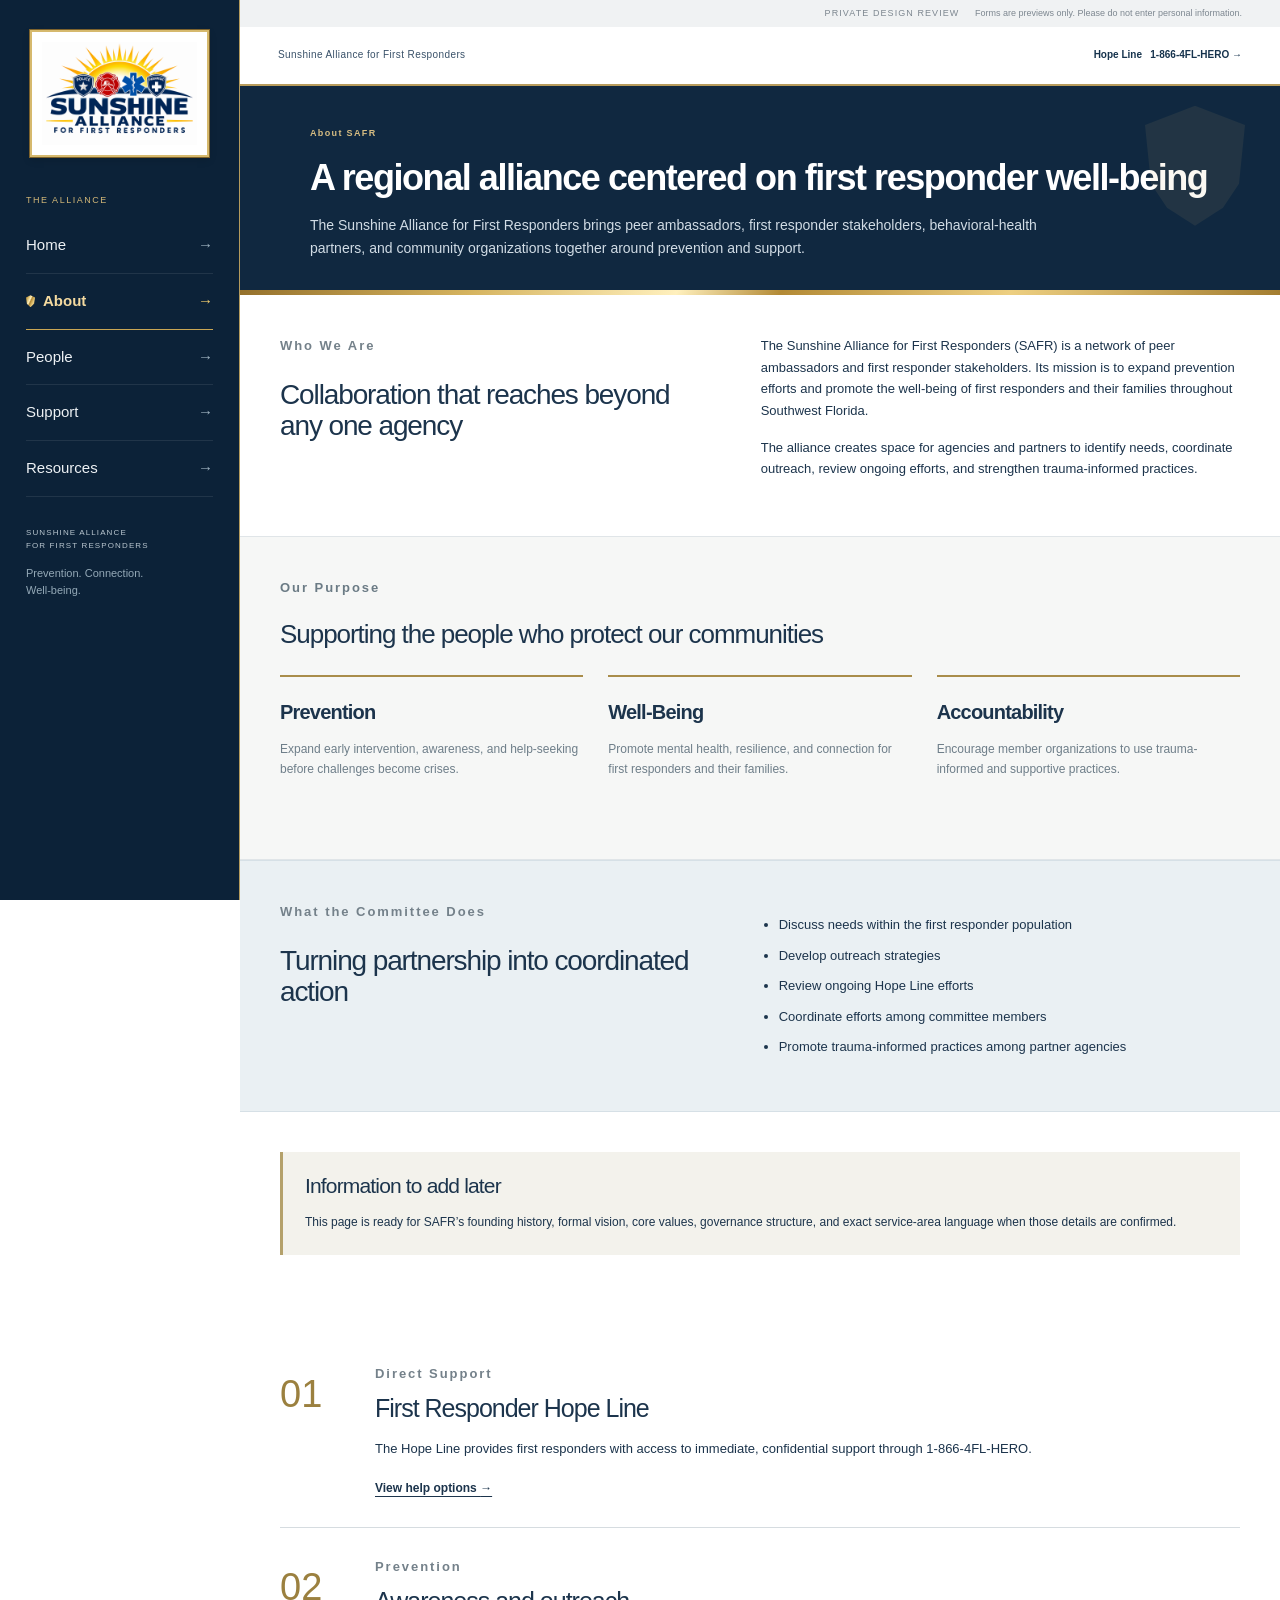
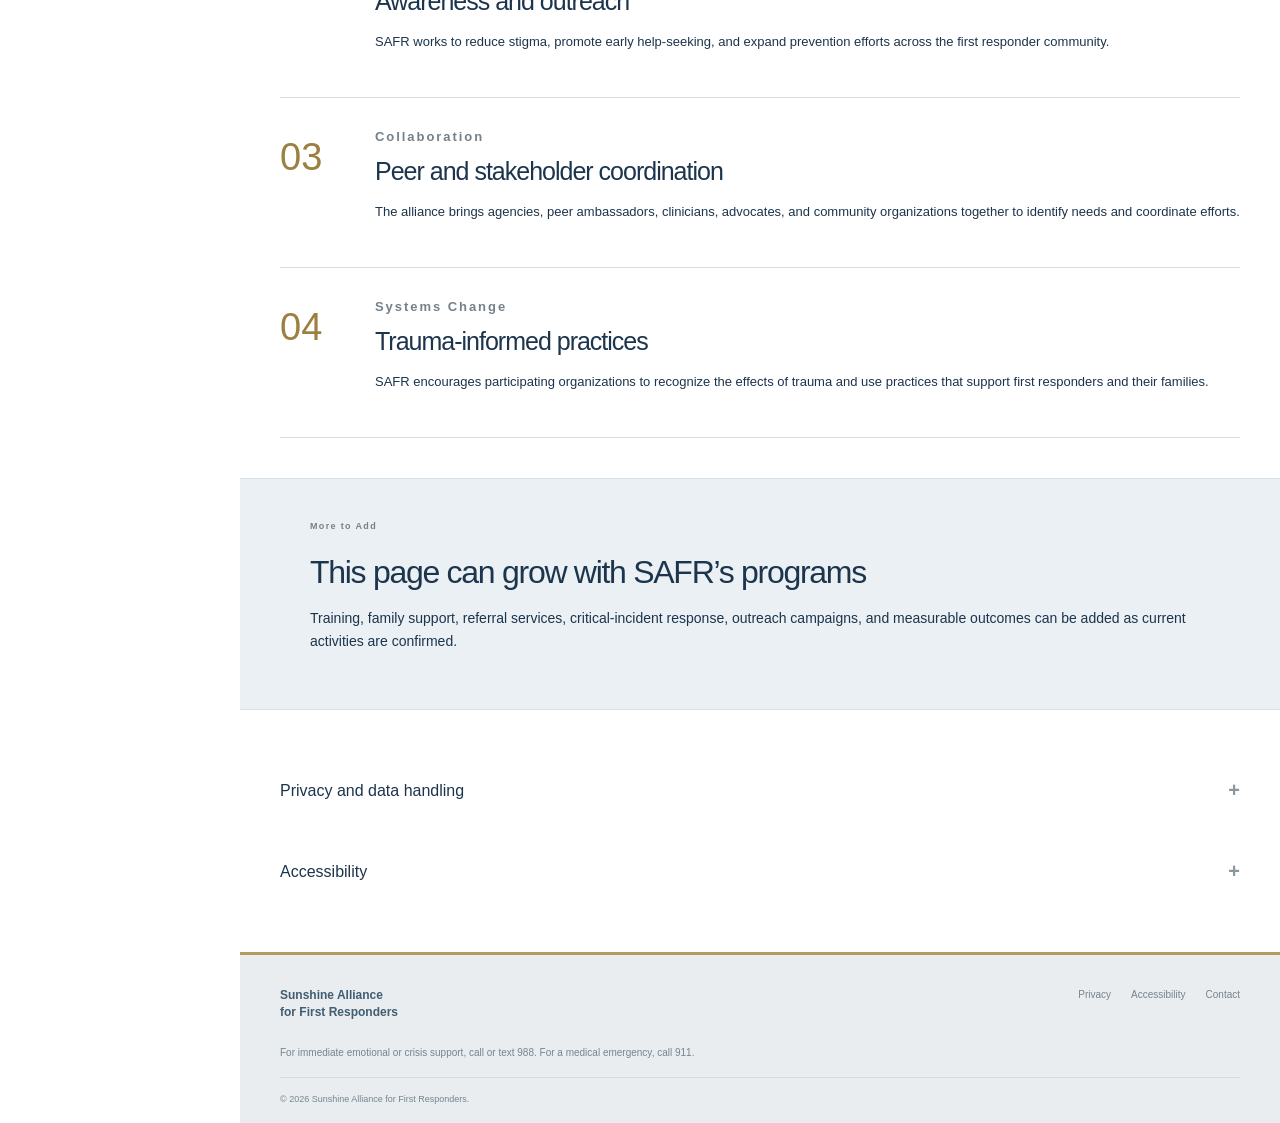
==== commit 723d922a: "Add files via upload" ====
--- a/about.html
+++ b/about.html
@@ -162,7 +162,7 @@
 
 </details></div></section></main>
 
-<footer class="site-footer"><div class="footer-top"><strong>Sunshine Alliance<br>for First Responders</strong><div><a href="about.html#privacy">Privacy</a><a href="about.html#accessibility">Accessibility</a><a href="support.html#contact">Contact</a></div></div><p>For immediate emotional or crisis support, call or text 988. For a medical emergency, call 911.</p><div class="footer-bottom"><p>© <span data-current-year></span> Sunshine Alliance for First Responders.</p><p>A special thanks to ChappellRoberts for helping make this campaign possible.</p></div></footer>
+<footer class="site-footer"><div class="footer-top"><strong>Sunshine Alliance<br>for First Responders</strong><div><a href="about.html#privacy">Privacy</a><a href="about.html#accessibility">Accessibility</a><a href="support.html#contact">Contact</a></div></div><p>For immediate emotional or crisis support, call or text 988. For a medical emergency, call 911.</p><div class="footer-bottom"><p>© <span data-current-year></span> Sunshine Alliance for First Responders.</p></div></footer>
 
 </body>
 </html>
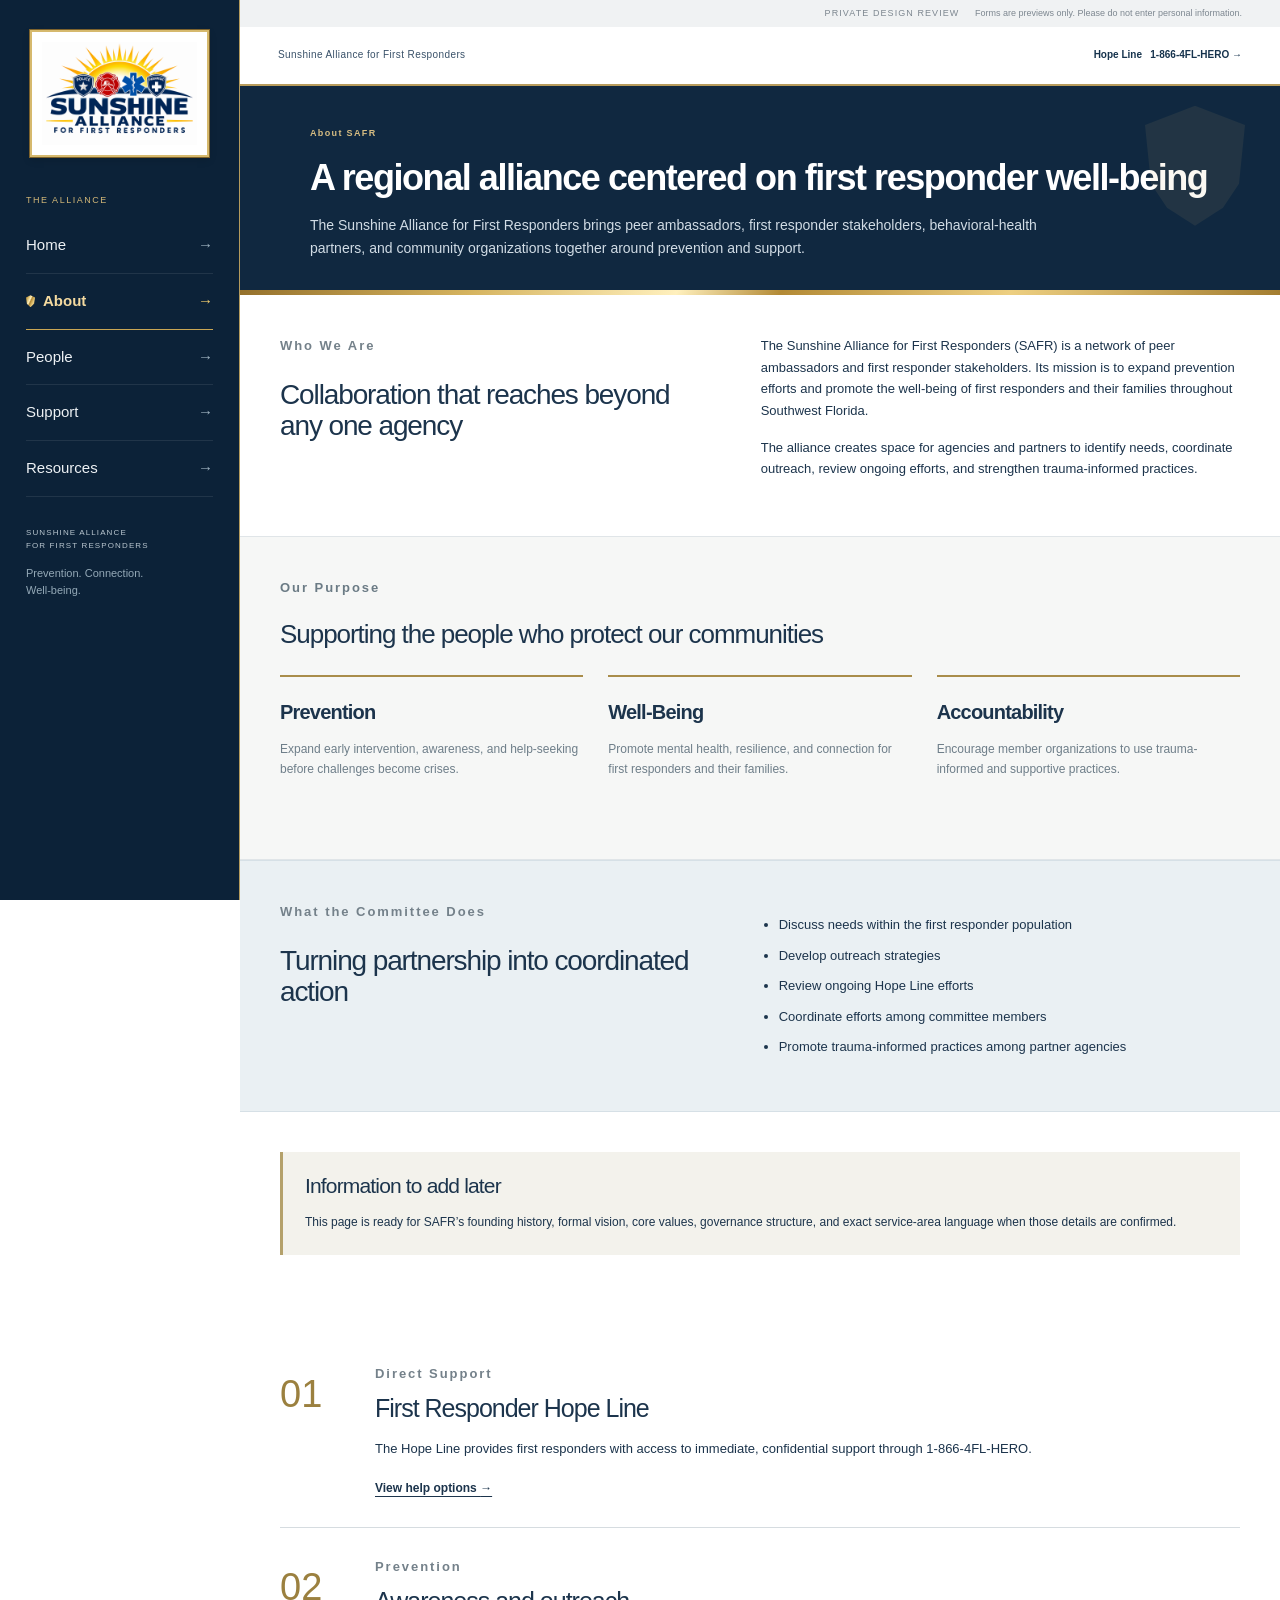
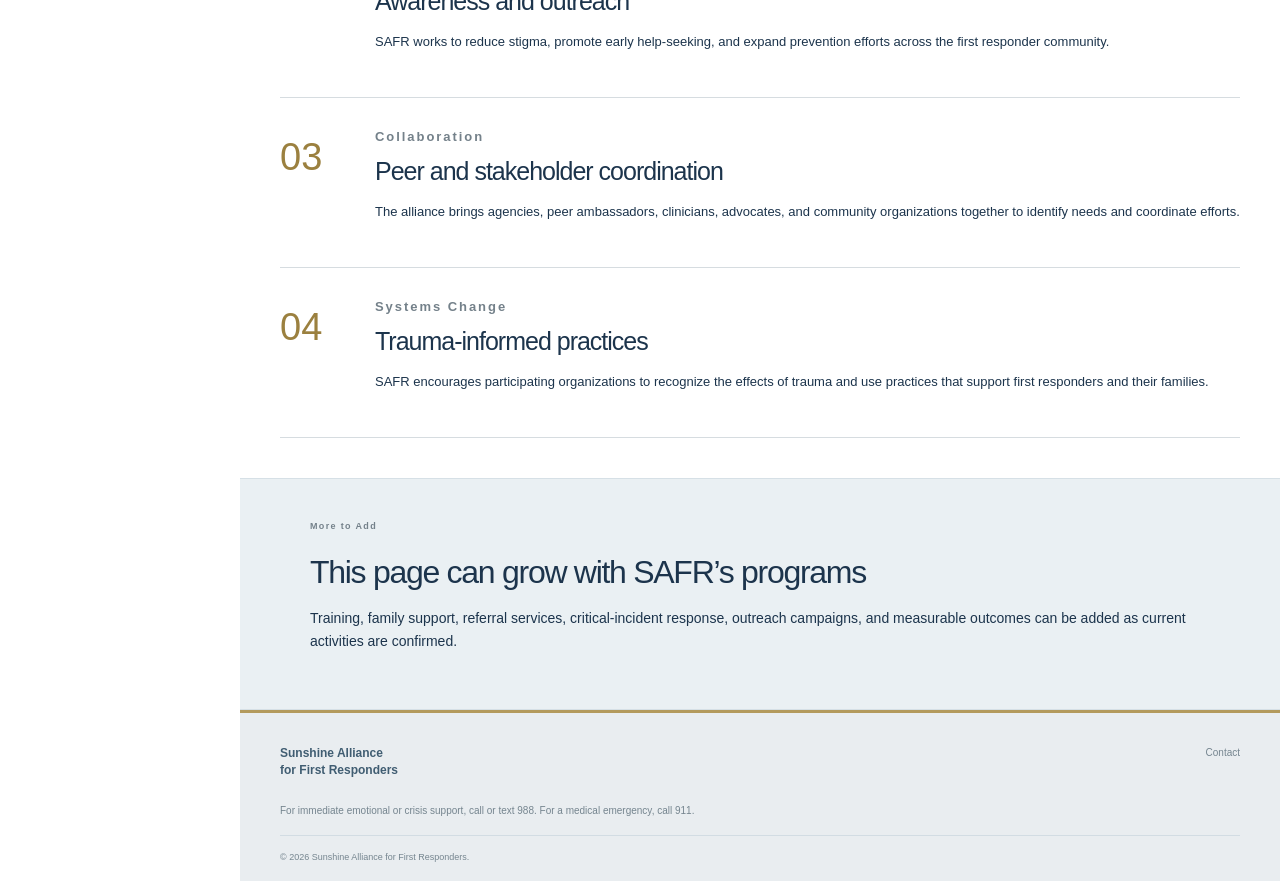
==== commit 5c2587cb: "Add files via upload" ====
--- a/about.html
+++ b/about.html
@@ -128,41 +128,9 @@
   </div>
 </section>
 
-</div><section class="section"><div class="container"><details id="privacy"><summary><strong>Privacy and data handling</strong><b>+</b></summary>
+</div></main>
 
-
-<section class="section">
-  <div class="container prose narrow">
-    <div class="notice-card warning">
-      <strong>Pre-launch review required.</strong>
-      <p>This draft is not legal advice and should not be treated as SAFR’s final privacy policy.</p>
-    </div>
-    <h2>Information collected</h2>
-    <p>The finished policy should explain what information is collected through contact, newsletter, and nonurgent-help forms; why it is collected; who receives it; how it is stored; and how long it is retained.</p>
-    <h2>Third-party services</h2>
-    <p>The finished policy should identify Constant Contact, any form provider, analytics tools, donation processors, hosting providers, and other third-party services used by the website.</p>
-    <h2>Sensitive information</h2>
-    <p>Health, crisis, and personal information require clear handling procedures. The nonurgent-help form should not be activated until SAFR confirms the privacy, security, and response process.</p>
-  </div>
-</section>
-
-</details><details id="accessibility"><summary><strong>Accessibility</strong><b>+</b></summary>
-
-
-<section class="section">
-  <div class="container prose narrow">
-    <h2>Our approach</h2>
-    <p>This website draft uses semantic headings, keyboard-accessible navigation, visible focus states, responsive layouts, descriptive alternative text, and strong color contrast.</p>
-    <h2>Feedback</h2>
-    <p>Once SAFR confirms its public contact information, visitors will be able to report an accessibility barrier through the contact section on the Support page.</p>
-    <h2>Ongoing improvement</h2>
-    <p>Content, forms, documents, and videos should be reviewed for accessibility before publication. Videos should include captions and transcripts, and downloadable documents should be created in accessible formats.</p>
-  </div>
-</section>
-
-</details></div></section></main>
-
-<footer class="site-footer"><div class="footer-top"><strong>Sunshine Alliance<br>for First Responders</strong><div><a href="about.html#privacy">Privacy</a><a href="about.html#accessibility">Accessibility</a><a href="support.html#contact">Contact</a></div></div><p>For immediate emotional or crisis support, call or text 988. For a medical emergency, call 911.</p><div class="footer-bottom"><p>© <span data-current-year></span> Sunshine Alliance for First Responders.</p></div></footer>
+<footer class="site-footer"><div class="footer-top"><strong>Sunshine Alliance<br>for First Responders</strong><div><a href="support.html#contact">Contact</a></div></div><p>For immediate emotional or crisis support, call or text 988. For a medical emergency, call 911.</p><div class="footer-bottom"><p>© <span data-current-year></span> Sunshine Alliance for First Responders.</p></div></footer>
 
 </body>
 </html>
